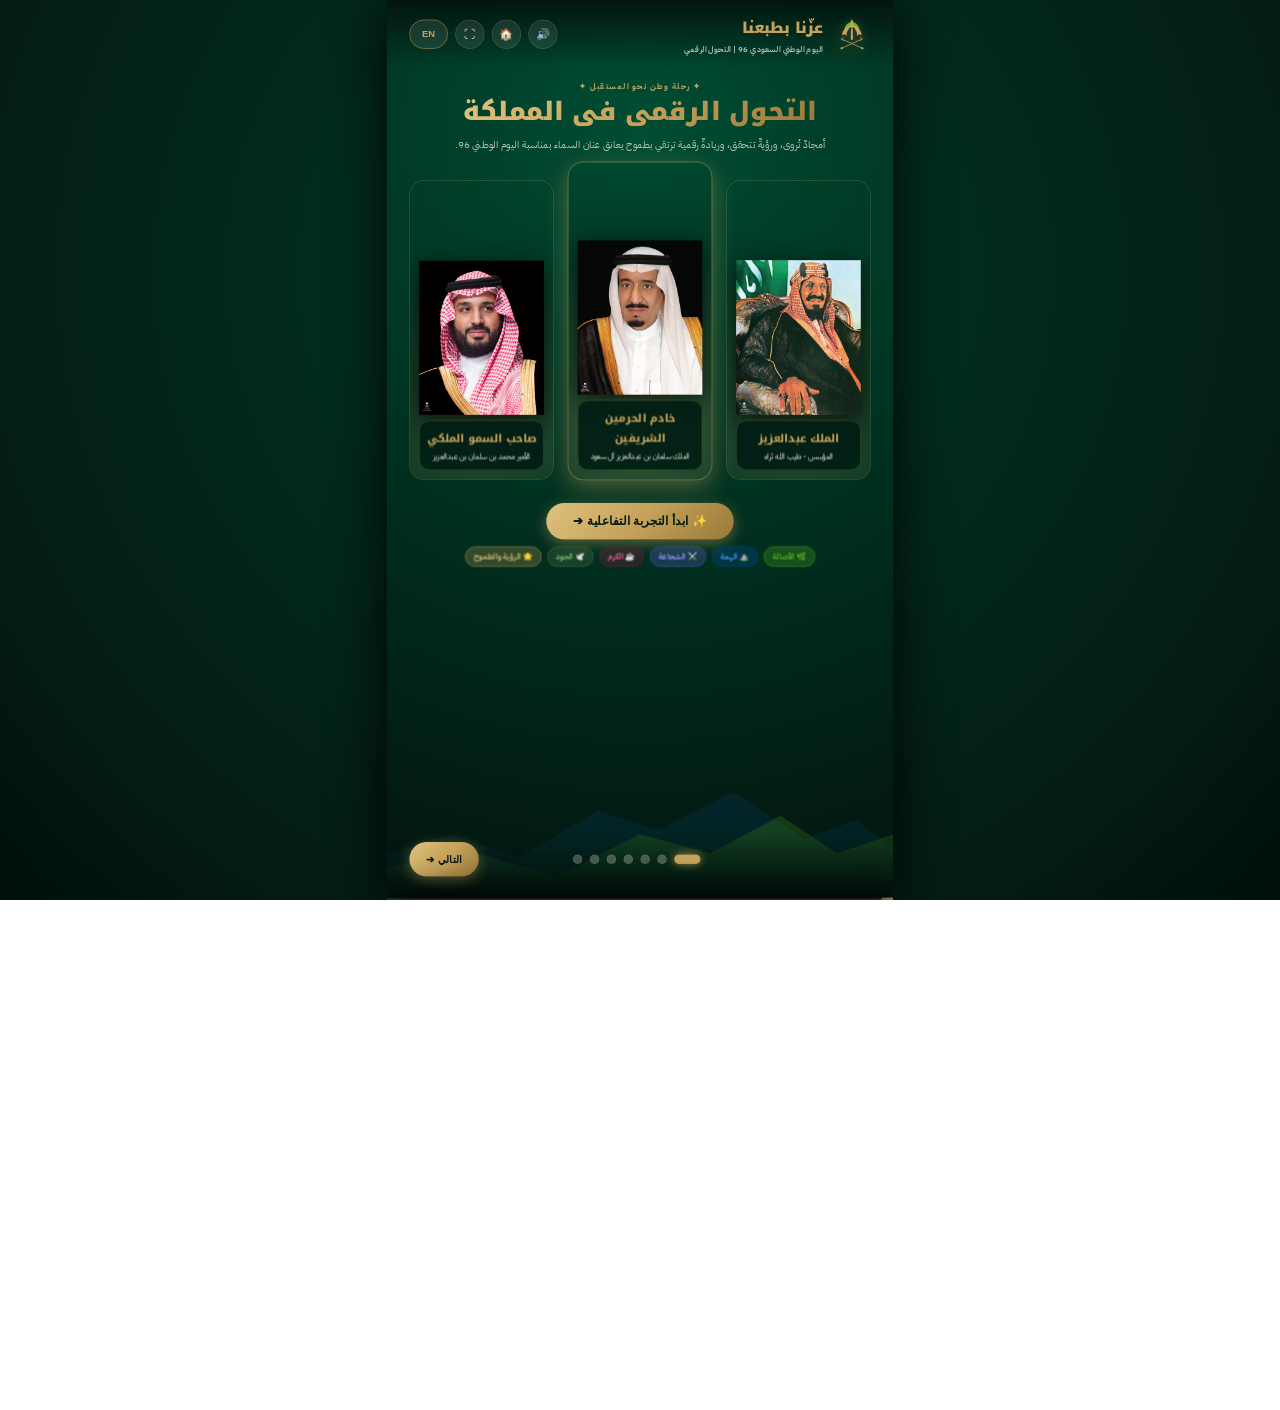
==== index.html @ 35ef8778 "Initialize Saudi Digital Transformation v5 for GitHub Pages" ====
<!DOCTYPE html>
<html lang="ar" dir="rtl">
<head>
  <meta charset="UTF-8">
  <meta name="viewport" content="width=1080, height=1920, initial-scale=1.0, maximum-scale=1.0, user-scalable=no">
  <title>التحول الرقمي في المملكة العربية السعودية | اليوم الوطني 96 - عزّنا بطبعنا</title>
  
  <!-- CSS Stylesheets -->
  <link rel="stylesheet" href="css/identity-theme.css">
  <link rel="stylesheet" href="css/totem-layout.css">
  <link rel="stylesheet" href="css/interactive-effects.css">
</head>
<body>

  <!-- حاوية التوتم العمودية 1080x1920 لشاشة Outdoor TV-550L -->
  <div id="totem-viewport">
    
    <!-- كانفاس الكونفيتي والألعاب النارية -->
    <canvas id="confetti-canvas" style="position: absolute; top: 0; left: 0; width: 100%; height: 100%; pointer-events: none; z-index: 999;"></canvas>

    <!-- شريط الرأس العلوي الفاخر -->
    <header class="kiosk-header">
      <div class="brand-section">
        <img src="assets/patterns/saudi-emblem.svg" alt="شعار المملكة" class="brand-emblem">
        <div class="brand-titles">
          <span class="brand-slogan" data-i18n="brandSlogan">عزّنا بطبعنا</span>
          <span class="brand-sub" data-i18n="brandSub">اليوم الوطني السعودي 96 | التحول الرقمي</span>
        </div>
      </div>
      <div class="kiosk-actions">
        <button id="action-sound-btn" class="action-btn" title="المؤثرات الصوتية">🔊</button>
        <button id="action-home-btn" class="action-btn" title="البداية">🏠</button>
        <button id="action-fullscreen-btn" class="action-btn" title="ملء الشاشة">⛶</button>
        <button id="action-lang-btn" class="action-btn lang-btn" title="Language Toggle">EN</button>
      </div>
    </header>

    <!-- مسرح العرض والمحتوى التفاعلي -->
    <main class="kiosk-stage">

      <!-- ==========================================
           القسم 0: شاشة البداية والترحيب الملكي
           ========================================== -->
      <section id="section-hero" class="kiosk-section active bg-tuwaiq-overlay">
        <div class="section-header" style="margin-top: 5px;">
          <span class="section-tag" data-i18n="heroTag">✦ رحلة وطن نحو المستقبل ✦</span>
          <h1 class="section-title gold-text" data-i18n="heroTitle" style="font-size: 54px; margin-bottom: 8px;">
            التحول الرقمي في المملكة
          </h1>
          <p class="section-desc" data-i18n="heroDesc">
            أمجادٌ تُروى، ورؤيةٌ تتحقق، وريادةٌ رقمية ترتقي بطموح يعانق عنان السماء بمناسبة اليوم الوطني 96.
          </p>
        </div>

        <!-- جدارية قادة الوطن الرسمية المفرغة -->
        <div class="hero-leaders-grid">
          <!-- المؤسس الملك عبدالعزيز -->
          <div class="leader-portrait-card">
            <img src="assets/leaders/King-Abdulaziz.png" alt="الملك عبدالعزيز آل سعود" class="leader-img">
            <div class="leader-meta">
              <div class="leader-title" data-i18n="kingAbdulazizTitle">الملك عبدالعزيز</div>
              <div class="leader-role" data-i18n="kingAbdulazizRole">المؤسس - طيب الله ثراه</div>
            </div>
          </div>

          <!-- خادم الحرمين الشريفين الملك سلمان -->
          <div class="leader-portrait-card featured">
            <img src="assets/leaders/King-Salman.png" alt="خادم الحرمين الشريفين الملك سلمان بن عبدالعزيز" class="leader-img">
            <div class="leader-meta">
              <div class="leader-title" data-i18n="kingSalmanTitle">خادم الحرمين الشريفين</div>
              <div class="leader-role" data-i18n="kingSalmanRole">الملك سلمان بن عبدالعزيز آل سعود</div>
            </div>
          </div>

          <!-- سمو ولي العهد الأمير محمد بن سلمان -->
          <div class="leader-portrait-card">
            <img src="assets/leaders/Crown-Prince-Mohammad-Bin-Salman.png" alt="سمو ولي العهد الأمير محمد بن سلمان" class="leader-img">
            <div class="leader-meta">
              <div class="leader-title" data-i18n="crownPrinceTitle">صاحب السمو الملكي</div>
              <div class="leader-role" data-i18n="crownPrinceRole">الأمير محمد بن سلمان بن عبدالعزيز</div>
            </div>
          </div>
        </div>

        <!-- زر ابدأ التجربة اللمسي -->
        <div style="text-align: center; margin: 25px 0 15px;">
          <button id="hero-start-btn" class="dock-nav-btn primary" data-i18n="heroStartBtn" style="height: 78px; padding: 0 58px; font-size: 26px; border-radius: var(--radius-full);">
            ✨ ابدأ التجربة التفاعلية ➔
          </button>
        </div>

        <!-- شريط طِباع الهوية الستة المعتمدة -->
        <div class="traits-strip" style="display: flex; justify-content: center; gap: 12px; flex-wrap: wrap;">
          <span class="badge-trait" style="background: rgba(90, 186, 28, 0.25); color: #5aba1c; border: 1.5px solid #5aba1c; font-size: 17px;" data-i18n="traitAuthenticity">🌿 الأصالة</span>
          <span class="badge-trait" style="background: rgba(0, 80, 175, 0.25); color: #4da3ff; border: 1.5px solid #0050af; font-size: 17px;" data-i18n="traitDetermination">⛰️ الهمة</span>
          <span class="badge-trait" style="background: rgba(101, 101, 224, 0.25); color: #a2a2ff; border: 1.5px solid #6565e0; font-size: 17px;" data-i18n="traitCourage">⚔️ الشجاعة</span>
          <span class="badge-trait" style="background: rgba(151, 26, 77, 0.25); color: #ff6b9d; border: 1.5px solid #971a4d; font-size: 17px;" data-i18n="traitGenerosity">☕ الكرم</span>
          <span class="badge-trait" style="background: rgba(96, 124, 79, 0.25); color: #8ec371; border: 1.5px solid #607c4f; font-size: 17px;" data-i18n="traitGiving">🕊️ الجود</span>
          <span class="badge-trait" style="background: rgba(198, 162, 90, 0.25); color: #dfc27e; border: 1.5px solid #c6a25a; font-size: 17px;" data-i18n="traitVision">🌟 الرؤية والطموح</span>
        </div>
      </section>

      <!-- ==========================================
           القسم 1: منجزات المملكة والحوكمة الوطنية
           ========================================== -->
      <section id="section-saudi" class="kiosk-section bg-sadu-overlay">
        <div class="section-header">
          <div style="display: flex; justify-content: center; align-items: center; gap: 14px; margin-bottom: 8px;">
            <span class="section-tag" data-i18n="sec1Tag">القسم الأول | منجزات المملكة</span>
            <button class="source-tag-btn open-source-modal-btn" data-source-key="sdaiaAndVision">
              🔍 المصدر الرسمي المعتمد (DGA & SDAIA)
            </button>
          </div>
          <h2 class="section-title gold-text" data-i18n="sec1Title">التحول الرقمي والحوكمة الوطنية</h2>
          <p class="section-desc" data-i18n="sec1Desc">منظومة وطنية رائدة ترتكز على كفاءة الخدمات وسيادة البيانات وحوكمة الإجراءات الحكومية.</p>
        </div>

        <!-- الركائز الثلاث التفاعلية مع شاشات المحاكاة -->
        <div class="pillars-grid">
          <!-- الخدمات الرقمية -->
          <div class="national-card pillar-card" data-showcase="services_pillar">
            <div class="pillar-icon-box">⚡</div>
            <h3 class="pillar-title" data-i18n="pillar1Title">الخدمات الرقمية</h3>
            <p style="font-size: 18px; color: var(--text-cream); line-height: 1.6;" data-i18n="pillar1Desc">
              أتمتة المعاملات الحكومية بنسبة تفوق 97% وتقديم تجربة مستفيد متكاملة عبر منصات أبشر ونفاذ وتوكلنا.
            </p>
            <span style="font-size: 14px; color: var(--snd-gold); margin-top: 14px; font-weight: 700;">👆 المس لعرض المحاكاة والتفاصيل ➔</span>
          </div>

          <!-- البيانات والذكاء الاصطناعي -->
          <div class="national-card pillar-card" style="border-color: var(--trait-authenticity);" data-showcase="ai_pillar">
            <div class="pillar-icon-box" style="border-color: var(--trait-authenticity); color: var(--trait-authenticity);">🧠</div>
            <h3 class="pillar-title" style="color: var(--trait-authenticity);" data-i18n="pillar2Title">البيانات والذكاء الاصطناعي</h3>
            <p style="font-size: 18px; color: var(--text-cream); line-height: 1.6;" data-i18n="pillar2Desc">
              بناء مراكز الحوسبة السيادية وبنك البيانات الوطني تحت إشراف (سدايا) وصناعة النماذج اللغوية الذكية.
            </p>
            <span style="font-size: 14px; color: var(--trait-authenticity); margin-top: 14px; font-weight: 700;">👆 المس لعرض المحاكاة والتفاصيل ➔</span>
          </div>

          <!-- الحوكمة المؤسسية -->
          <div class="national-card pillar-card" style="border-color: var(--trait-courage);" data-showcase="governance_pillar">
            <div class="pillar-icon-box" style="border-color: var(--trait-courage); color: var(--trait-courage);">⚖️</div>
            <h3 class="pillar-title" style="color: #a2a2ff;" data-i18n="pillar3Title">الحوكمة المؤسسية</h3>
            <p style="font-size: 18px; color: var(--text-cream); line-height: 1.6;" data-i18n="pillar3Desc">
              تطبيق أعلى معايير الشفافية وإدارة المخاطر والامتثال لضوابط هيئة الحكومة الرقمية (DGA).
            </p>
            <span style="font-size: 14px; color: #a2a2ff; margin-top: 14px; font-weight: 700;">👆 المس لعرض المحاكاة والتفاصيل ➔</span>
          </div>
        </div>

        <!-- عجلة الحوكمة التفاعلية السداسية -->
        <div class="wheel-section-box">
          <div style="text-align: center; margin-bottom: 12px;">
            <span class="badge-trait" style="background: rgba(198, 162, 90, 0.2); color: var(--snd-gold); border: 1.5px solid var(--snd-gold); font-size: 17px;" data-i18n="wheelPrompt">
              👆 المس محاور عجلة الحوكمة لاستعراض الضوابط والمؤشرات الوطنية
            </span>
          </div>

          <div class="wheel-container">
            <svg id="governance-wheel-svg" viewBox="0 0 520 520" class="wheel-svg"></svg>
            <div class="wheel-center-hub">
              <span class="wheel-center-title">عجلة الحوكمة</span>
              <span class="wheel-center-sub">Governance Wheel</span>
              <span style="font-size: 26px; margin-top: 4px;">🇸🇦</span>
            </div>
          </div>

          <div id="governance-details-panel" class="wheel-details-panel">
            <!-- يتم التحديث تلقائياً عبر governance-wheel.js -->
          </div>
        </div>
      </section>

      <!-- ==========================================
           القسم 2: خارطة الاستكشاف التفاعلية الحقيقية ومحاور رؤية 2030
           ========================================== -->
      <section id="section-map" class="kiosk-section bg-tuwaiq-overlay">
        <div class="section-header">
          <div style="display: flex; justify-content: center; align-items: center; gap: 14px; margin-bottom: 8px;">
            <span class="section-tag" data-i18n="sec2Tag">القسم الثاني | خارطة الاستكشاف</span>
            <button class="source-tag-btn open-source-modal-btn" data-source-key="sdaiaAndVision">
              🔍 المصدر الرسمي المعتمد (Vision 2030)
            </button>
          </div>
          <h2 class="section-title gold-text" data-i18n="sec2Title">خارطة التحول الرقمي ومحاور الرؤية 2030</h2>
          <p class="section-desc" data-i18n="sec2Desc">استكشف جغرافية التحول الرقمي الحقيقية في المملكة وارتباط المشاريع الكبرى بمحاور رؤية السعودية 2030 الثلاثة.</p>
        </div>

        <div class="map-section-wrapper">
          <!-- فلاتر محاور الرؤية الثلاثة المكبرة -->
          <div class="map-filters-row">
            <button class="map-pillar-filter active" data-pillar="all">
              🌐 جميع المحاور والمناطق
            </button>
            <button class="map-pillar-filter" data-pillar="vibrant">
              💚 <span data-i18n="pillarSociety">مجتمع حيوي</span>
            </button>
            <button class="map-pillar-filter" data-pillar="thriving">
              ⚡ <span data-i18n="pillarEconomy">اقتصاد مزدهر</span>
            </button>
            <button class="map-pillar-filter" data-pillar="ambitious">
              🏛️ <span data-i18n="pillarNation">وطن طموح</span>
            </button>
          </div>

          <!-- خريطة المملكة الحقيقية المعتمدة -->
          <div id="saudi-map-container" class="saudi-map-container">
            <!-- يتم تشغيل الخريطة الحقيقية الدقيقة مع النقاط التفاعلية عبر map-explorer.js -->
          </div>

          <!-- بطاقة تفاصيل ومحاكاة المنطقة المختارة -->
          <div id="map-region-info-box" class="map-info-box">
            <!-- يتم التحديث بواسطة map-explorer.js -->
          </div>
        </div>
      </section>

      <!-- ==========================================
           القسم 3: جامعة أم القرى - وثائق الإنجازات الرسمية 2025
           ========================================== -->
      <section id="section-uqu" class="kiosk-section bg-tuwaiq-overlay">
        <div class="section-header">
          <div style="display: flex; justify-content: center; align-items: center; gap: 14px; margin-bottom: 8px;">
            <span class="section-tag" data-i18n="sec3Tag">القسم الثالث | وثائق الإنجازات الرسمية 2025</span>
            <button class="source-tag-btn open-source-modal-btn" data-source-key="uquReports">
              🔍 المصدر الرسمي المعتمد (تقريري 2025 الرسميين)
            </button>
          </div>
          <h2 class="section-title gold-text" data-i18n="sec3Title">جامعة أم القرى: رحلة التحول الرقمي</h2>
          <p class="section-desc" data-i18n="sec3Desc">مؤشرات أداء استثنائية ونقلة نوعية في كفاءة التعليم والخدمات الذكية من التقريرين الرسميين المعتمدين 2025.</p>
        </div>

        <!-- بطاقة مؤشر قياس التحول الرقمي لآخر 3 سنوات -->
        <div class="dga-chart-card" data-showcase="uqu_dga" style="cursor: pointer;">
          <div class="dga-chart-header">
            <div>
              <h3 style="font-family: var(--font-display); font-size: 24px; color: var(--snd-gold);" data-i18n="dgaChartTitle">
                📈 مؤشر قياس التحول الرقمي (DGA) لآخر 3 سنوات
              </h3>
              <p style="font-size: 16px; color: var(--text-muted); margin-top: 4px;" data-i18n="dgaChartSub">
                مقارنة نتائج قياس التحول الرقمي لجامعة أم القرى (تقرير 2025 - ص 245)
              </p>
            </div>
            <span style="font-size: 15px; color: var(--snd-gold); font-weight: 700;">👆 المس لعرض المحاكاة والتقرير المباشر ➔</span>
          </div>

          <div class="dga-bars-container">
            <div class="dga-bar-item">
              <div class="dga-bar-val">75.08%</div>
              <div class="dga-bar-fill" style="height: 145px;"></div>
              <div class="dga-bar-year">قياس 2023</div>
              <span class="dga-bar-change change-up">+4.39% زيادة</span>
            </div>

            <div class="dga-bar-item">
              <div class="dga-bar-val">68.60%</div>
              <div class="dga-bar-fill" style="height: 125px; background: linear-gradient(180deg, #c6a25a 0%, #004b2b 100%);"></div>
              <div class="dga-bar-year">قياس 2024</div>
              <span class="dga-bar-change change-down">-6.48% معايير جديدة</span>
            </div>

            <div class="dga-bar-item highlight">
              <div class="dga-bar-val" style="color: #dfc27e; font-size: 26px;">70.17%</div>
              <div class="dga-bar-fill" style="height: 168px;"></div>
              <div class="dga-bar-year" style="color: #dfc27e;">قياس 2025</div>
              <span class="dga-bar-change change-up">+1.57% زيادة مستمرة</span>
            </div>
          </div>
        </div>

        <!-- شبكة الإحصائيات والأرقام المعتمدة 2025 التفاعلية -->
        <div class="uqu-metrics-grid">
          <div class="metric-stat-card" data-showcase="uqu_visits">
            <div class="metric-number">60M+</div>
            <div class="metric-label">زيارات المنصات الرقمية</div>
            <div class="metric-sub">تقرير الإنجازات ص 20</div>
          </div>

          <div class="metric-stat-card" data-showcase="services_pillar">
            <div class="metric-number">12M+</div>
            <div class="metric-label">العمليات المنفذة</div>
            <div class="metric-sub">سرعة وموثوقية عالية</div>
          </div>

          <div class="metric-stat-card" data-showcase="governance_pillar">
            <div class="metric-number">95%</div>
            <div class="metric-label">أتمتة الخدمات</div>
            <div class="metric-sub">معاملات بلا أوراق</div>
          </div>

          <div class="metric-stat-card" data-showcase="uqu_visits">
            <div class="metric-number">6M</div>
            <div class="metric-label">ساعة استخدام بلاك بورد</div>
            <div class="metric-sub">تعلم إلكتروني متكامل</div>
          </div>

          <div class="metric-stat-card" data-showcase="services_pillar">
            <div class="metric-number">850K</div>
            <div class="metric-label">الطلبات الإلكترونية</div>
            <div class="metric-sub">إنجاز ذاتي فوري</div>
          </div>

          <div class="metric-stat-card" data-showcase="ai_pillar">
            <div class="metric-number">105</div>
            <div class="metric-label">المعامل المحدثة</div>
            <div class="metric-sub">أحدث التجهيزات التقنية</div>
          </div>

          <div class="metric-stat-card" data-showcase="uqu_visits">
            <div class="metric-number">+100</div>
            <div class="metric-label">خدمة و16 منصة</div>
            <div class="metric-sub">بيئة موحدة متكاملة</div>
          </div>

          <div class="metric-stat-card" data-showcase="services_pillar">
            <div class="metric-number">5,500</div>
            <div class="metric-label">تيرابايت بيانات منقولة</div>
            <div class="metric-sub">بنية تحتية عملاقة</div>
          </div>
        </div>

        <!-- تبويبات المسارات والذكاء الاصطناعي والمشاريع -->
        <div class="tabs-control-row">
          <button class="tab-btn uqu-tab-btn active" data-target="tab-student" data-i18n="tabStudent">🎓 رحلة الطالب الرقمية</button>
          <button class="tab-btn uqu-tab-btn" data-target="tab-faculty" data-i18n="tabFaculty">👨‍🏫 رحلة عضو التدريس</button>
          <button class="tab-btn uqu-tab-btn" data-target="tab-ai" data-i18n="tabAi">🤖 مبادرات الذكاء الاصطناعي (8)</button>
          <button class="tab-btn uqu-tab-btn" data-target="tab-national" data-i18n="tabNational">🏆 المنجزات الوطنية الكبرى</button>
        </div>

        <!-- محتوى التبويب 1: رحلة الطالب -->
        <div id="tab-student" class="uqu-tab-content">
          <div class="interactive-journey-flow">
            <div class="journey-step-card" data-showcase="services_pillar">
              <div class="step-num-circle">1</div>
              <div class="step-info">
                <h5>القبول والتسجيل الذكي الفوري</h5>
                <p>فرز آلي ومفاضلة ذكية بالربط مع نظام "نور" وهيئة "قياس" دون أي مراجعة حضورية.</p>
              </div>
            </div>
            <div class="journey-step-card" data-showcase="services_pillar">
              <div class="step-num-circle">2</div>
              <div class="step-info">
                <h5>الهوية الرقمية والبطاقة الجامعية</h5>
                <p>إصدار فوري للبطاقة عبر محفظة الهاتف الذكي والعبور الميسر عبر البوابات الذكية والمرافق.</p>
              </div>
            </div>
            <div class="journey-step-card" data-showcase="uqu_visits">
              <div class="step-num-circle">3</div>
              <div class="step-info">
                <h5>البيئة الأكاديمية والتعلم المدمج (بلاك بورد)</h5>
                <p>أكثر من 6 ملايين ساعة استخدام سنوية، ومعامل افتراضية تفاعلية، والمشرف الأكاديمي الذكي.</p>
              </div>
            </div>
            <div class="journey-step-card" data-showcase="services_pillar">
              <div class="step-num-circle">4</div>
              <div class="step-info">
                <h5>الخدمات الذاتية الشاملة (بوابتي وعيادتي)</h5>
                <p>إنجاز أكثر من 850 ألف طلب إلكتروني ذاتي، وحجز العيادات الطبية، والمكتبة الرقمية الذكية.</p>
              </div>
            </div>
            <div class="journey-step-card" data-showcase="uqu_dga">
              <div class="step-num-circle">5</div>
              <div class="step-info">
                <h5>التخرج الرقمي والبرامج القصيرة (MicroX)</h5>
                <p>إصدار وثائق التخرج المشفرة فورياً، وتأهيل لسوق العمل عبر 13 برنامجاً جامعياً قصيراً معتمداً.</p>
              </div>
            </div>
          </div>
        </div>

        <!-- محتوى التبويب 2: رحلة عضو التدريس -->
        <div id="tab-faculty" class="uqu-tab-content" style="display: none;">
          <div class="interactive-journey-flow">
            <div class="journey-step-card" data-showcase="services_pillar">
              <div class="step-num-circle">1</div>
              <div class="step-info">
                <h5>المباشرة والملف الأكاديمي الموحد</h5>
                <p>أتمتة شاملة لإجراءات الموارد البشرية وإدارة النصاب التدريسي بالجدولة الآلية الذكية.</p>
              </div>
            </div>
            <div class="journey-step-card" data-showcase="ai_pillar">
              <div class="step-num-circle">2</div>
              <div class="step-info">
                <h5>التدريس الذكي وأداة "مطور المحتوى"</h5>
                <p>توليد وإثراء المواد التعليمية وبنوك الأسئلة المعيارية بتقنيات الذكاء الاصطناعي التوليدي.</p>
              </div>
            </div>
            <div class="journey-step-card" data-showcase="uqu_visits">
              <div class="step-num-circle">3</div>
              <div class="step-info">
                <h5>منظومة البحث والتمويل المؤسسي</h5>
                <p>إدارة المنح البحثية إلكترونياً، والنشر في أوعية المجلات العالمية المصنفة والمكتبة الرقمية.</p>
              </div>
            </div>
            <div class="journey-step-card" data-showcase="uqu_dga">
              <div class="step-num-circle">4</div>
              <div class="step-info">
                <h5>العطاء المعرفي في المنصة الوطنية OERX</h5>
                <p>تصدر جامعة أم القرى للمملكة بتقديم 2,091 مورداً تعليمياً مفتوحاً متفوقة على 135 جهة.</p>
              </div>
            </div>
          </div>
        </div>

        <!-- محتوى التبويب 3: مبادرات الذكاء الاصطناعي الـ 8 -->
        <div id="tab-ai" class="uqu-tab-content" style="display: none;">
          <div class="ai-initiatives-grid">
            <div class="ai-card" data-showcase="ai_pillar">
              <div class="ai-icon-circle">🤖</div>
              <div>
                <h5 style="font-family: var(--font-display); font-size: 20px; color: var(--snd-gold); margin-bottom: 4px;">مطور المحتوى الذكي</h5>
                <p style="font-size: 15px; color: var(--text-muted);">إثراء المقررات والمواد بالذكاء الاصطناعي التوليدي.</p>
              </div>
            </div>

            <div class="ai-card" data-showcase="ai_pillar">
              <div class="ai-icon-circle">📅</div>
              <div>
                <h5 style="font-family: var(--font-display); font-size: 20px; color: var(--snd-gold); margin-bottom: 4px;">الجدولة الآلية الذكية</h5>
                <p style="font-size: 15px; color: var(--text-muted);">خوارزميات لتوزيع الشعب والقاعات ومنع التعارضات.</p>
              </div>
            </div>

            <div class="ai-card" data-showcase="services_pillar">
              <div class="ai-icon-circle">💬</div>
              <div>
                <h5 style="font-family: var(--font-display); font-size: 20px; color: var(--snd-gold); margin-bottom: 4px;">الدعم الفني الذكي</h5>
                <p style="font-size: 15px; color: var(--text-muted);">مساعد آلي يقدم الحلول الفورية للاستفسارات 24/7.</p>
              </div>
            </div>

            <div class="ai-card" data-showcase="ai_pillar">
              <div class="ai-icon-circle">📊</div>
              <div>
                <h5 style="font-family: var(--font-display); font-size: 20px; color: var(--snd-gold); margin-bottom: 4px;">مساعد البيانات</h5>
                <p style="font-size: 15px; color: var(--text-muted);">استخلاص الرؤى القيادية والتقارير الفورية من البيانات.</p>
              </div>
            </div>

            <div class="ai-card" data-showcase="ai_pillar">
              <div class="ai-icon-circle">📈</div>
              <div>
                <h5 style="font-family: var(--font-display); font-size: 20px; color: var(--snd-gold); margin-bottom: 4px;">التنبؤ الذكي بأداء الطلاب</h5>
                <p style="font-size: 15px; color: var(--text-muted);">رصد مبكر لحالات التعثر الأكاديمي وتقديم الدعم.</p>
              </div>
            </div>

            <div class="ai-card" data-showcase="ai_pillar">
              <div class="ai-icon-circle">💻</div>
              <div>
                <h5 style="font-family: var(--font-display); font-size: 20px; color: var(--snd-gold); margin-bottom: 4px;">AI للمطورين</h5>
                <p style="font-size: 15px; color: var(--text-muted);">أدوات ذكية تدعم مهندسي البرمجيات في بناء الأنظمة.</p>
              </div>
            </div>

            <div class="ai-card" data-showcase="services_pillar">
              <div class="ai-icon-circle">👤</div>
              <div>
                <h5 style="font-family: var(--font-display); font-size: 20px; color: var(--snd-gold); margin-bottom: 4px;">المساعد الشخصي للمنسوبين</h5>
                <p style="font-size: 15px; color: var(--text-muted);">إدارة المهام والمواعيد والطلبات الإدارية لكل موظف.</p>
              </div>
            </div>

            <div class="ai-card" data-showcase="ai_pillar">
              <div class="ai-icon-circle">🎓</div>
              <div>
                <h5 style="font-family: var(--font-display); font-size: 20px; color: var(--snd-gold); margin-bottom: 4px;">المشرف الأكاديمي الذكي</h5>
                <p style="font-size: 15px; color: var(--text-muted);">إرشاد آلي وتوجيه لاختيار المسارات والخطط الدراسية.</p>
              </div>
            </div>
          </div>
        </div>

        <!-- محتوى التبويب 4: المنجزات الوطنية والمشاريع -->
        <div id="tab-national" class="uqu-tab-content" style="display: none;">
          <div style="display: grid; grid-template-columns: repeat(3, 1fr); gap: 16px; margin-bottom: 20px;">
            <div class="national-card" style="padding: 20px; text-align: center; border-color: var(--snd-gold); cursor: pointer;" data-showcase="uqu_dga">
              <div style="font-size: 34px; margin-bottom: 6px;">🥈</div>
              <h5 style="font-family: var(--font-display); font-size: 19px; color: var(--snd-gold);">المركز الثاني بالمملكة</h5>
              <p style="font-size: 14px; color: var(--text-muted); margin-top: 4px;">في البرامج الجامعية القصيرة (MicroX) بـ 13 برنامجاً معتمداً.</p>
            </div>

            <div class="national-card" style="padding: 20px; text-align: center; border-color: var(--trait-authenticity); cursor: pointer;" data-showcase="uqu_visits">
              <div style="font-size: 34px; margin-bottom: 6px;">🥇</div>
              <h5 style="font-family: var(--font-display); font-size: 19px; color: var(--trait-authenticity);">المرتبة الأولى في OERX</h5>
              <p style="font-size: 14px; color: var(--text-muted); margin-top: 4px;">بـ 2,091 مورداً تعليمياً مفتوحاً متفوقة على أكثر من 135 جهة.</p>
            </div>

            <div class="national-card" style="padding: 20px; text-align: center; border-color: #6565e0; cursor: pointer;" data-showcase="uqu_dga">
              <div style="font-size: 34px; margin-bottom: 6px;">🚀</div>
              <h5 style="font-family: var(--font-display); font-size: 19px; color: #a2a2ff;">المستوى المتقدم</h5>
              <p style="font-size: 14px; color: var(--text-muted); margin-top: 4px;">في المؤشر الوطني للتعليم الإلكتروني متقدمة بمرحلتين عن 2023.</p>
            </div>
          </div>

          <div class="national-card" style="padding: 24px 28px;">
            <div style="display: flex; justify-content: space-between; align-items: center; margin-bottom: 14px;">
              <h4 style="font-family: var(--font-display); font-size: 21px; color: var(--snd-gold);">
                📦 محفظة مشاريع وعقود التحول الرقمي المعتمدة (DGA)
              </h4>
              <span class="badge-trait" style="background: rgba(198, 162, 90, 0.2); color: var(--snd-gold); border: 1px solid var(--snd-gold);">
                63 مشروعاً تقنياً
              </span>
            </div>
            <div style="display: grid; grid-template-columns: 1fr 1fr; gap: 18px;">
              <div style="background: rgba(0, 58, 39, 0.4); padding: 16px; border-radius: var(--radius-md); border: 1px solid rgba(198, 162, 90, 0.2);">
                <strong style="color: #5aba1c; font-size: 18px;">✓ 42 مشروعاً مكتملاً:</strong>
                <p style="font-size: 15px; color: var(--text-cream); margin-top: 8px; line-height: 1.55;">
                  125 أعمال تشغيل • 9 بنية تحتية وأدوات • 8 منصات رئيسية • 6 أمن سيبراني • 2 خدمات سحابية.
                </p>
              </div>
              <div style="background: rgba(0, 58, 39, 0.4); padding: 16px; border-radius: var(--radius-md); border: 1px solid rgba(198, 162, 90, 0.2);">
                <strong style="color: #dfc27e; font-size: 18px;">⏳ 21 مشروعاً تحت التنفيذ:</strong>
                <p style="font-size: 15px; color: var(--text-cream); margin-top: 8px; line-height: 1.55;">
                  4 بنية تحتية • 4 منصات وأنظمة • 4 أمن سيبراني • 4 تشغيل • 4 صيانة ودعم • 2 خدمات سحابية.
                </p>
              </div>
            </div>
          </div>
        </div>
      </section>

      <!-- ==========================================
           القسم 4: قطاع الصحة الرقمية - وزارة الصحة
           ========================================== -->
      <section id="section-health" class="kiosk-section bg-sadu-overlay">
        <div class="section-header">
          <div style="display: flex; justify-content: center; align-items: center; gap: 14px; margin-bottom: 8px;">
            <span class="section-tag" data-i18n="sec4Tag">القسم الرابع | قطاع الصحة الرقمية</span>
            <button class="source-tag-btn open-source-modal-btn" data-source-key="moh">
              🔍 المصدر الرسمي المعتمد (MOH & Seha)
            </button>
          </div>
          <h2 class="section-title gold-text" data-i18n="sec4Title">وزارة الصحة: رعاية ذكية بلا حدود</h2>
          <p class="section-desc" data-i18n="sec4Desc">منظومة صحية رقمية موحدة تقود العالم في التطبيب الاتصالي والمستشفيات الافتراضية والملف الطبي الموحد.</p>
        </div>

        <!-- شبكة التطبيقات الصحية الوطنية الستة التفاعلية -->
        <div class="health-apps-grid">
          <div class="national-card health-app-card" data-showcase="sehhaty_app">
            <div style="font-size: 44px; margin-bottom: 8px;">💚</div>
            <h4 style="font-family: var(--font-display); font-size: 23px; color: #5aba1c;">تطبيق صحتي</h4>
            <p style="font-size: 15px; color: var(--text-muted); margin-top: 6px;">الملف الصحي، حجز المواعيد، الفحوصات الدورية، وتتبع المؤشرات الحيوية.</p>
            <span class="health-app-badge">+30 مليون مستفيد موثق</span>
          </div>

          <div class="national-card health-app-card" data-showcase="seha_virtual">
            <div style="font-size: 44px; margin-bottom: 8px;">🏥</div>
            <h4 style="font-family: var(--font-display); font-size: 23px; color: var(--snd-gold);">مستشفى صحة الافتراضي</h4>
            <p style="font-size: 15px; color: var(--text-muted); margin-top: 6px;">الأكبر عالمياً، يربط 150+ مستشفى لتقديم استشارات دقيقة بالذكاء الاصطناعي.</p>
            <span class="health-app-badge">المركز الأول عالمياً</span>
          </div>

          <div class="national-card health-app-card" data-showcase="sehhaty_app">
            <div style="font-size: 44px; margin-bottom: 8px;">💊</div>
            <h4 style="font-family: var(--font-display); font-size: 23px; color: #4da3ff;">منصة وصفتي</h4>
            <p style="font-size: 15px; color: var(--text-muted); margin-top: 6px;">صرف الوصفات الطبية مجاناً وفورياً من أكثر من 5,000 صيدلية تجارية في المملكة.</p>
            <span class="health-app-badge">+100 مليون وصفة</span>
          </div>

          <div class="national-card health-app-card" data-showcase="governance_pillar">
            <div style="font-size: 44px; margin-bottom: 8px;">📂</div>
            <h4 style="font-family: var(--font-display); font-size: 23px; color: #a2a2ff;">منصة نفيس (NPHIES)</h4>
            <p style="font-size: 15px; color: var(--text-muted); margin-top: 6px;">المنصة الوطنية الموحدة لتبادل البيانات الصحية بين القطاعين الحكومي والخاص.</p>
            <span class="health-app-badge">سجل وطني موحد</span>
          </div>

          <div class="national-card health-app-card" data-showcase="sehhaty_app">
            <div style="font-size: 44px; margin-bottom: 8px;">📅</div>
            <h4 style="font-family: var(--font-display); font-size: 23px; color: #ff6b9d;">تطبيق موعد</h4>
            <p style="font-size: 15px; color: var(--text-muted); margin-top: 6px;">جدولة وحجز المواعيد في مراكز الرعاية الصحية الأولية بكل يسر وسهولة.</p>
            <span class="health-app-badge">+80M موعد مجدول</span>
          </div>

          <div class="national-card health-app-card" data-showcase="services_pillar">
            <div style="font-size: 44px; margin-bottom: 8px;">🚑</div>
            <h4 style="font-family: var(--font-display); font-size: 23px; color: #dfc27e;">النقل الإسعافي الذكي</h4>
            <p style="font-size: 15px; color: var(--text-muted); margin-top: 6px;">نظام تتبع جغرافي آلي لحالات الطوارئ مع التوجيه اللحظي للمستشفى الأقرب.</p>
            <span class="health-app-badge">استجابة سريعة فائقة</span>
          </div>
        </div>

        <!-- مسار رحلة المريض الرقمية -->
        <div class="national-card" style="padding: 26px 30px;">
          <h3 style="font-family: var(--font-display); font-size: 24px; color: var(--snd-gold); margin-bottom: 16px; text-align: center;" data-i18n="patientJourneyTitle">
            🩺 مسار رحلة المريض الرقمية المتكاملة
          </h3>
          <div class="interactive-journey-flow">
            <div class="journey-step-card" data-showcase="sehhaty_app">
              <div class="step-num-circle" style="background: rgba(90, 186, 28, 0.3); border: 2px solid #5aba1c; color: #5aba1c;">1</div>
              <div class="step-info">
                <h5 style="color: #5aba1c;">حجز الموعد والاستشارة الفورية عن بعد</h5>
                <p>عبر تطبيقي "صحتي" و"موعد" لتحديد العيادة أو طلب استشارة مرئية مباشرة مع طبيب الأسرة.</p>
              </div>
            </div>

            <div class="journey-step-card" data-showcase="seha_virtual">
              <div class="step-num-circle" style="background: rgba(198, 162, 90, 0.3); border: 2px solid var(--snd-gold); color: var(--snd-gold);">2</div>
              <div class="step-info">
                <h5 style="color: var(--snd-gold);">التطبيب الاتصالي عبر مستشفى صحة الافتراضي</h5>
                <p>تشخيص متقدم للحالات المعقدة وربط الأطباء الاستشاريين في كافة المناطق بدون تكبد عناء السفر.</p>
              </div>
            </div>

            <div class="journey-step-card" data-showcase="sehhaty_app">
              <div class="step-num-circle" style="background: rgba(0, 80, 175, 0.3); border: 2px solid #0050af; color: #4da3ff;">3</div>
              <div class="step-info">
                <h5 style="color: #4da3ff;">صرف الوصفة الإلكترونية الفورية (وصفتي)</h5>
                <p>إرسال رسالة برمز الصرف واستلام العلاج مجاناً وفورياً من أقرب صيدلية مجتمعية معتمدة.</p>
              </div>
            </div>

            <div class="journey-step-card" data-showcase="governance_pillar">
              <div class="step-num-circle" style="background: rgba(101, 101, 224, 0.3); border: 2px solid #6565e0; color: #a2a2ff;">4</div>
              <div class="step-info">
                <h5 style="color: #a2a2ff;">الملف الصحي الموحد وتاريخ العلاج (نفيس)</h5>
                <p>حفظ التاريخ المرضي والأشعة والتحاليل سحابياً لضمان سلامة المريض ومنع تكرار الإجراءات.</p>
              </div>
            </div>
          </div>
        </div>
      </section>

      <!-- ==========================================
           القسم 5: الاختبار الوطني التفاعلي
           ========================================== -->
      <section id="section-quiz" class="kiosk-section bg-sadu-overlay">
        <div class="section-header">
          <span class="section-tag" data-i18n="sec5Tag">القسم الخامس | تحدي المعرفة</span>
          <h2 class="section-title gold-text" data-i18n="sec5Title">الاختبار الوطني: تحدي التحول الرقمي</h2>
          <p class="section-desc" data-i18n="sec5Desc">اختبر حصيلتك المعرفية في منجزات التحول الرقمي في المملكة وجامعة أم القرى لليوم الوطني 96.</p>
        </div>

        <div id="quiz-dynamic-box">
          <!-- يتم تشغيل وتحديث الأسئلة والخيارات والنتائج بواسطة quiz-and-certificate.js -->
        </div>
      </section>

      <!-- ==========================================
           القسم 6: النتيجة والشهادة الرسمية المعتمدة
           ========================================== -->
      <section id="section-cert" class="kiosk-section bg-tuwaiq-overlay">
        <div class="section-header">
          <span class="section-tag" data-i18n="sec6Tag">القسم السادس | التكريم والشهادة</span>
          <h2 class="section-title gold-text" data-i18n="sec6Title">شهادة المشاركة الوطنية المعتمدة</h2>
          <p class="section-desc" data-i18n="sec6Desc">سجّل بياناتك الكريمة لإصدار شهادة اجتياز تحدي التحول الرقمي وتوثيقها وتحميلها وإرسالها لبريدك.</p>
        </div>

        <!-- نموذج تسجيل بيانات المتسابق اللمسي -->
        <div class="contestant-form-card">
          <div class="form-row">
            <div class="form-group">
              <label class="form-label" data-i18n="formName">الاسم الكامل:</label>
              <input type="text" id="contestant-name" class="kiosk-touch-input" placeholder="اكتب اسمك الكريم هنا..." value="سفير التحول الرقمي" maxlength="40">
            </div>

            <div class="form-group">
              <label class="form-label" data-i18n="formEmail">البريد الإلكتروني:</label>
              <input type="email" id="contestant-email" class="kiosk-touch-input" placeholder="name@domain.com" value="guest@saudi.gov.sa" maxlength="50">
            </div>

            <div class="form-group">
              <label class="form-label" data-i18n="formRole">الصفة / الدور:</label>
              <select id="contestant-role" class="kiosk-touch-select">
                <option value="طالب / طالبة">طالب / طالبة (Student)</option>
                <option value="عضو هيئة تدريس">عضو هيئة تدريس (Faculty Member)</option>
                <option value="موظف / موظفة">موظف / موظفة (University Staff)</option>
                <option value="زائر كريم" selected>زائر كريم (Valued Visitor)</option>
              </select>
            </div>
          </div>

          <div style="text-align: center;">
            <button id="update-cert-btn" class="dock-nav-btn primary" style="padding: 0 44px; height: 64px; font-size: 22px;" data-i18n="generateCertBtn">
              🎓 إصدار وتوثيق الشهادة
            </button>
          </div>
        </div>

        <!-- معاينة الشهادة المولدة على الكانفاس -->
        <div class="certificate-preview-box">
          <canvas id="certificate-canvas"></canvas>
        </div>

        <!-- أزرار الإجراءات للشهادة -->
        <div style="display: flex; justify-content: center; gap: 18px; margin: 15px 0 25px; flex-wrap: wrap;">
          <button id="download-cert-btn" class="dock-nav-btn primary" data-i18n="downloadCertBtn">
            📥 تحميل الشهادة (PNG)
          </button>
          <button id="print-cert-btn" class="dock-nav-btn" data-i18n="printCertBtn">
            🖨️ طباعة الشهادة
          </button>
          <button id="email-cert-btn" class="dock-nav-btn" style="border-color: #5aba1c; color: #5aba1c;" data-i18n="emailCertBtn">
            📧 إرسال إلى البريد الإلكتروني
          </button>
          <button onclick="window.app.goToSection(0)" class="dock-nav-btn" data-i18n="dockRestart">
            🔄 البداية
          </button>
        </div>
      </section>

    </main>

    <!-- شريط التنقل السفلي اللمسي (Dock) -->
    <footer class="kiosk-dock">
      <button id="dock-prev-btn" class="dock-nav-btn" style="visibility: hidden;" data-i18n="dockPrev">
        ➔ السابق
      </button>

      <!-- نقاط التنقل للأقسام السبعة -->
      <div class="dock-dots">
        <div class="dock-dot active" title="شاشة البداية والترحيب"></div>
        <div class="dock-dot" title="منجزات المملكة والحوكمة"></div>
        <div class="dock-dot" title="خريطة المملكة ومحاور الرؤية"></div>
        <div class="dock-dot" title="جامعة أم القرى"></div>
        <div class="dock-dot" title="وزارة الصحة"></div>
        <div class="dock-dot" title="الاختبار الوطني"></div>
        <div class="dock-dot" title="الشهادة الرسمية المعتمدة"></div>
      </div>

      <button id="dock-next-btn" class="dock-nav-btn primary" data-i18n="dockNext">
        التالي ➔
      </button>

      <!-- مؤشر الخمول وإعادة الضبط التلقائي -->
      <div class="inactivity-bar">
        <div id="inactivity-fill" class="inactivity-fill"></div>
      </div>
    </footer>

    <!-- نافذة المودال للتفاصيل التفاعلية والمصادر -->
    <div id="kiosk-modal" class="kiosk-modal-overlay">
      <div class="kiosk-modal-box">
        <button id="modal-close-btn" class="modal-close-btn">✕</button>
        <h3 id="modal-title" style="font-family: var(--font-display); font-size: 28px; color: var(--snd-gold); margin-bottom: 18px;"></h3>
        <div id="modal-body" style="font-size: 19px; color: var(--text-cream); line-height: 1.7;"></div>
      </div>
    </div>

  </div>

  <!-- JavaScript Modules & Logic -->
  <script src="js/i18n.js"></script>
  <script src="js/sources-data.js"></script>
  <script src="js/uqu-data.js"></script>
  <script src="js/sound-effects.js"></script>
  <script src="js/governance-wheel.js"></script>
  <script src="js/journeys.js"></script>
  <script src="js/map-explorer.js"></script>
  <script src="js/virtual-keyboard.js"></script>
  <script src="js/modal-cinematic.js"></script>
  <script src="js/quiz-and-certificate.js"></script>
  <script src="js/app.js"></script>
</body>
</html>
---- css/identity-theme.css ----
/* =====================================================================
   هوية اليوم الوطني السعودي 96 | عزّنا بطبعنا (v2)
   الملف المرجعي للمتغيرات اللونية والأنماط المعمارية والتراثية
   ===================================================================== */

@import url('https://fonts.googleapis.com/css2?family=IBM+Plex+Sans+Arabic:wght@300;400;500;600;700;800&family=Noto+Kufi+Arabic:wght@400;600;700;800;900&display=swap');

:root {
  /* درجات الأخضر الوطني الأساسي - SND Guideline P16 */
  --snd-green-deep: #003a27;
  --snd-green-primary: #006e3d;
  --snd-green-vibrant: #008a4a;
  --snd-green-darkest: #041b12;

  /* لوحة ألوان الطِباع الوطنية الستة - SND Guideline P25 */
  --trait-authenticity: #5aba1c;   /* الأصالة - الأخضر المبهج */
  --trait-determination: #0050af;  /* الهمة - الأزرق الراسخ */
  --trait-courage: #6565e0;        /* الشجاعة - الأزرق البنفسجي */
  --trait-generosity: #971a4d;     /* الكرم - التوتي الداكن */
  --trait-giving: #607c4f;         /* الجود - الزيتي الأصيل */
  --trait-vision: #7c5d21;         /* الرؤية والطموح - الذهبي الأرضي */

  /* التدرجات الذهبية الفاخرة والكريمة */
  --snd-gold: #c6a25a;
  --snd-gold-light: #dfc27e;
  --snd-gold-gradient: linear-gradient(135deg, #dfc27e 0%, #c6a25a 50%, #997838 100%);
  --snd-cream: #f8f5ef;
  --snd-cream-card: rgba(248, 245, 239, 0.08);

  /* ألوان النصوص والواجهات */
  --text-white: #ffffff;
  --text-cream: #f4efe4;
  --text-muted: rgba(244, 239, 228, 0.75);
  --text-dark: #0a1b14;

  /* خطوط الهوية الرسمية */
  --font-display: 'Noto Kufi Arabic', 'IBM Plex Sans Arabic', -apple-system, sans-serif;
  --font-body: 'IBM Plex Sans Arabic', 'Noto Kufi Arabic', -apple-system, sans-serif;

  /* الظلال والتأثيرات الزجاجية */
  --glass-bg: rgba(0, 58, 39, 0.65);
  --glass-border: rgba(198, 162, 90, 0.3);
  --glass-shadow: 0 20px 50px rgba(0, 0, 0, 0.5);
  --glow-green: 0 0 35px rgba(0, 138, 74, 0.4);
  --glow-gold: 0 0 35px rgba(198, 162, 90, 0.35);

  --radius-sm: 14px;
  --radius-md: 22px;
  --radius-lg: 32px;
  --radius-full: 9999px;
  
  --transition-smooth: all 0.45s cubic-bezier(0.16, 1, 0.3, 1);
}

*, *::before, *::after {
  margin: 0;
  padding: 0;
  box-sizing: border-box;
  -webkit-font-smoothing: antialiased;
  -moz-osx-font-smoothing: grayscale;
  user-select: none;
  -webkit-user-select: none;
  -webkit-touch-callout: none;
}

body {
  font-family: var(--font-body);
  background-color: var(--snd-green-darkest);
  color: var(--text-cream);
  overflow: hidden;
}

html[dir="rtl"] body {
  direction: rtl;
}

html[dir="ltr"] body {
  direction: ltr;
}

/* الأنماط والخلفيات الوطنية */
.bg-sadu-overlay {
  background-image: url('../assets/patterns/sadu-pattern.svg');
  background-repeat: repeat;
  background-size: 80px 80px;
  opacity: 0.12;
}

.bg-tuwaiq-overlay {
  background-image: url('../assets/patterns/tuwaiq-mountain.svg');
  background-repeat: no-repeat;
  background-position: bottom center;
  background-size: 100% auto;
}

/* بطاقات زجاجية فاخرة بنقش وطني */
.national-card {
  background: linear-gradient(135deg, rgba(255, 255, 255, 0.07) 0%, rgba(255, 255, 255, 0.02) 100%);
  backdrop-filter: blur(20px);
  -webkit-backdrop-filter: blur(20px);
  border: 1px solid var(--glass-border);
  border-radius: var(--radius-md);
  box-shadow: var(--glass-shadow);
  transition: var(--transition-smooth);
}

.national-card:active, .national-card.active {
  border-color: var(--snd-gold);
  transform: translateY(-4px);
  box-shadow: var(--glow-gold), var(--glass-shadow);
}

/* التدرجات الذهبية للنصوص */
.gold-text {
  background: var(--snd-gold-gradient);
  -webkit-background-clip: text;
  -webkit-text-fill-color: transparent;
  display: inline-block;
}

/* وسوم وشارات الهوية */
.badge-trait {
  display: inline-flex;
  align-items: center;
  gap: 8px;
  padding: 8px 18px;
  border-radius: var(--radius-full);
  font-size: 15px;
  font-weight: 600;
  backdrop-filter: blur(10px);
}

/* زر المصدر المعتمد الرسمي */
.source-tag-btn {
  display: inline-flex;
  align-items: center;
  gap: 6px;
  padding: 6px 14px;
  border-radius: var(--radius-full);
  background: rgba(198, 162, 90, 0.15);
  border: 1px solid var(--snd-gold);
  color: var(--snd-gold);
  font-size: 13px;
  font-weight: 700;
  cursor: pointer;
  transition: var(--transition-smooth);
}

.source-tag-btn:hover, .source-tag-btn:active {
  background: var(--snd-gold);
  color: var(--snd-green-darkest);
  transform: scale(0.96);
}
---- css/totem-layout.css ----
/* =====================================================================
   هندسة وتخطيط شاشة التوتم العمودية 55 بوصة (OUTDOOR TV-550L) - تكبير الخطوط واللمس
   Grand Exhibition Typography & Large Kiosk Ergonomics
   ===================================================================== */

html, body {
  width: 100vw;
  height: 100vh;
  margin: 0;
  padding: 0;
  overflow: hidden;
  background: radial-gradient(circle at 50% 30%, #003a27 0%, #041b12 80%, #000f09 100%);
  display: flex;
  justify-content: center;
  align-items: center;
}

#totem-viewport {
  width: 1080px;
  height: 1920px;
  position: relative;
  overflow: hidden;
  background: radial-gradient(circle at 50% 15%, #004d34 0%, #003020 50%, #03140e 100%);
  box-shadow: 0 0 120px rgba(0, 0, 0, 0.95);
  display: flex;
  flex-direction: column;
  transform-origin: center center;
}

/* شريط الرأس العلوي الفاخر */
.kiosk-header {
  height: 145px;
  padding: 22px 48px;
  display: flex;
  align-items: center;
  justify-content: space-between;
  z-index: 100;
  background: linear-gradient(180deg, rgba(3, 20, 14, 0.98) 0%, rgba(3, 20, 14, 0) 100%);
}

.brand-section {
  display: flex;
  align-items: center;
  gap: 22px;
}

.brand-emblem {
  width: 80px;
  height: 80px;
  filter: drop-shadow(0 6px 14px rgba(198, 162, 90, 0.45));
}

.brand-titles {
  display: flex;
  flex-direction: column;
}

.brand-slogan {
  font-family: var(--font-display);
  font-size: 32px;
  font-weight: 900;
  color: var(--snd-gold);
  letter-spacing: -0.5px;
}

.brand-sub {
  font-size: 18px;
  color: var(--text-muted);
  font-weight: 600;
}

/* أزرار التحكم اللمسية العلوية */
.kiosk-actions {
  display: flex;
  align-items: center;
  gap: 16px;
}

.action-btn {
  width: 62px;
  height: 62px;
  border-radius: var(--radius-full);
  background: rgba(255, 255, 255, 0.09);
  border: 1.5px solid rgba(198, 162, 90, 0.4);
  color: var(--text-cream);
  display: flex;
  align-items: center;
  justify-content: center;
  cursor: pointer;
  font-size: 24px;
  transition: var(--transition-smooth);
}

.action-btn:active {
  transform: scale(0.92);
  background: var(--snd-gold);
  color: var(--snd-green-darkest);
}

.lang-btn {
  width: auto;
  padding: 0 26px;
  font-weight: 800;
  font-size: 20px;
  color: var(--snd-gold);
  border-color: var(--snd-gold);
}

/* مسرح العرض والمحتوى التفاعلي */
.kiosk-stage {
  flex: 1;
  position: relative;
  overflow: hidden;
  width: 100%;
}

.kiosk-section {
  position: absolute;
  top: 0;
  left: 0;
  width: 100%;
  height: 100%;
  padding: 20px 48px 170px;
  display: flex;
  flex-direction: column;
  opacity: 0;
  visibility: hidden;
  pointer-events: none;
  transform: translateY(40px) scale(0.98);
  transition: opacity 0.5s ease, transform 0.5s cubic-bezier(0.16, 1, 0.3, 1), visibility 0.5s;
  overflow-y: auto;
  scrollbar-width: none;
}

.kiosk-section::-webkit-scrollbar {
  display: none;
}

.kiosk-section.active {
  opacity: 1;
  visibility: visible;
  pointer-events: all;
  transform: translateY(0) scale(1);
}

/* شريط التنقل السفلي اللمسي */
.kiosk-dock {
  position: absolute;
  bottom: 0;
  left: 0;
  width: 100%;
  height: 145px;
  padding: 0 48px 30px;
  display: flex;
  align-items: center;
  justify-content: space-between;
  background: linear-gradient(0deg, rgba(3, 20, 14, 0.98) 0%, rgba(3, 20, 14, 0) 100%);
  z-index: 100;
}

.dock-nav-btn {
  display: inline-flex;
  align-items: center;
  justify-content: center;
  gap: 14px;
  height: 74px;
  padding: 0 36px;
  border-radius: var(--radius-full);
  background: rgba(255, 255, 255, 0.09);
  border: 1.5px solid rgba(198, 162, 90, 0.4);
  color: var(--text-cream);
  font-size: 22px;
  font-weight: 800;
  cursor: pointer;
  transition: var(--transition-smooth);
}

.dock-nav-btn:active {
  transform: scale(0.94);
  background: var(--snd-gold);
  color: var(--snd-green-darkest);
}

.dock-nav-btn.primary {
  background: var(--snd-gold-gradient);
  color: var(--snd-green-darkest);
  border: none;
  box-shadow: 0 8px 30px rgba(198, 162, 90, 0.45);
}

.dock-dots {
  display: flex;
  align-items: center;
  gap: 16px;
}

.dock-dot {
  width: 20px;
  height: 20px;
  border-radius: var(--radius-full);
  background: rgba(255, 255, 255, 0.25);
  border: 1.5px solid rgba(198, 162, 90, 0.35);
  cursor: pointer;
  transition: var(--transition-smooth);
}

.dock-dot.active {
  width: 56px;
  background: var(--snd-gold);
  box-shadow: 0 0 18px rgba(198, 162, 90, 0.8);
}

.inactivity-bar {
  position: absolute;
  bottom: 0;
  left: 0;
  width: 100%;
  height: 5px;
  background: rgba(255, 255, 255, 0.12);
  z-index: 200;
}

.inactivity-fill {
  height: 100%;
  width: 0%;
  background: var(--snd-gold);
  transition: width 1s linear;
}

/* عناوين الأقسام الرئيسية المكبرة */
.section-header {
  text-align: center;
  margin-bottom: 28px;
}

.section-tag {
  display: inline-block;
  font-size: 18px;
  font-weight: 800;
  color: var(--snd-gold);
  text-transform: uppercase;
  letter-spacing: 2px;
  margin-bottom: 8px;
}

.section-title {
  font-family: var(--font-display);
  font-size: 48px;
  font-weight: 900;
  color: var(--text-white);
  line-height: 1.25;
}

.section-desc {
  font-size: 22px;
  color: var(--text-muted);
  max-width: 880px;
  margin: 10px auto 0;
  line-height: 1.6;
}
---- css/interactive-effects.css ----
/* =====================================================================
   التأثيرات التفاعلية وخريطة المملكة والنوافذ السينمائية (v2 ترقية كبرى)
   Grand Typography & World-Class Exhibition Visuals
   ===================================================================== */

/* جدارية القادة الثلاثة الرسمية */
.hero-leaders-grid {
  display: flex;
  justify-content: center;
  align-items: flex-end;
  gap: 30px;
  height: 640px;
  margin: 30px 0 24px;
  position: relative;
}

.leader-portrait-card {
  flex: 1;
  max-width: 310px;
  height: 100%;
  display: flex;
  flex-direction: column;
  justify-content: flex-end;
  align-items: center;
  position: relative;
  background: radial-gradient(circle at 50% 80%, rgba(198, 162, 90, 0.2) 0%, rgba(0, 58, 39, 0.45) 70%, transparent 100%);
  border-radius: var(--radius-lg);
  border: 1.5px solid rgba(198, 162, 90, 0.35);
  padding: 20px;
  overflow: hidden;
  transition: var(--transition-smooth);
}

.leader-portrait-card.featured {
  height: 106%;
  border-color: var(--snd-gold);
  box-shadow: 0 15px 50px rgba(198, 162, 90, 0.4);
  background: radial-gradient(circle at 50% 80%, rgba(198, 162, 90, 0.3) 0%, rgba(0, 58, 39, 0.65) 70%, transparent 100%);
}

.leader-img {
  width: 100%;
  max-height: 500px;
  object-fit: contain;
  object-position: bottom center;
  filter: drop-shadow(0 15px 30px rgba(0, 0, 0, 0.75));
  transition: var(--transition-smooth);
}

.leader-portrait-card:hover .leader-img, .leader-portrait-card:active .leader-img {
  transform: scale(1.05);
}

.leader-meta {
  width: 100%;
  text-align: center;
  background: rgba(0, 30, 20, 0.92);
  border: 1.5px solid rgba(198, 162, 90, 0.35);
  border-radius: var(--radius-md);
  padding: 16px 12px;
  margin-top: 12px;
  z-index: 2;
  backdrop-filter: blur(12px);
}

.leader-title {
  font-family: var(--font-display);
  font-size: 23px;
  font-weight: 800;
  color: var(--snd-gold);
}

.leader-role {
  font-size: 16px;
  color: var(--text-cream);
  margin-top: 5px;
}

/* الركائز الثلاث للتحول الرقمي */
.pillars-grid {
  display: grid;
  grid-template-columns: repeat(3, 1fr);
  gap: 22px;
  margin-bottom: 28px;
}

.pillar-card {
  padding: 30px 24px;
  border-radius: var(--radius-md);
  display: flex;
  flex-direction: column;
  align-items: center;
  text-align: center;
  cursor: pointer;
  position: relative;
  transition: var(--transition-smooth);
}

.pillar-card:hover, .pillar-card:active {
  transform: translateY(-6px);
  border-color: var(--snd-gold);
  box-shadow: var(--glow-gold);
}

.pillar-icon-box {
  width: 86px;
  height: 86px;
  border-radius: var(--radius-full);
  display: flex;
  align-items: center;
  justify-content: center;
  font-size: 38px;
  margin-bottom: 18px;
  background: rgba(198, 162, 90, 0.15);
  border: 2px solid var(--snd-gold);
  color: var(--snd-gold);
}

.pillar-title {
  font-family: var(--font-display);
  font-size: 26px;
  font-weight: 800;
  color: var(--text-white);
  margin-bottom: 12px;
}

/* عجلة الحوكمة التفاعلية */
.wheel-section-box {
  display: flex;
  flex-direction: column;
  align-items: center;
  position: relative;
  margin-top: 8px;
}

.wheel-container {
  width: 520px;
  height: 520px;
  position: relative;
  display: flex;
  align-items: center;
  justify-content: center;
}

.wheel-svg {
  width: 100%;
  height: 100%;
  filter: drop-shadow(0 0 30px rgba(0, 0, 0, 0.65));
}

.wheel-center-hub {
  position: absolute;
  width: 160px;
  height: 160px;
  border-radius: var(--radius-full);
  background: radial-gradient(circle, #006e3d 0%, #003a27 100%);
  border: 4px solid var(--snd-gold);
  display: flex;
  flex-direction: column;
  align-items: center;
  justify-content: center;
  text-align: center;
  box-shadow: 0 0 40px rgba(198, 162, 90, 0.5);
  z-index: 10;
  cursor: pointer;
}

.wheel-center-title {
  font-family: var(--font-display);
  font-size: 19px;
  font-weight: 900;
  color: var(--snd-gold);
}

.wheel-center-sub {
  font-size: 13px;
  color: var(--text-cream);
  margin-top: 2px;
}

.wheel-details-panel {
  width: 100%;
  min-height: 180px;
  margin-top: 22px;
  padding: 26px 32px;
  background: rgba(0, 40, 27, 0.92);
  border: 2px solid var(--snd-gold);
  border-radius: var(--radius-lg);
  backdrop-filter: blur(20px);
  display: flex;
  align-items: center;
  gap: 26px;
  box-shadow: var(--glass-shadow);
  transition: var(--transition-smooth);
}

.wheel-panel-icon {
  width: 78px;
  height: 78px;
  border-radius: var(--radius-full);
  background: rgba(198, 162, 90, 0.2);
  display: flex;
  align-items: center;
  justify-content: center;
  font-size: 38px;
  color: var(--snd-gold);
  flex-shrink: 0;
}

/* خريطة المملكة التفاعلية الحقيقية */
.map-section-wrapper {
  display: flex;
  flex-direction: column;
  gap: 18px;
  width: 100%;
}

.map-filters-row {
  display: flex;
  justify-content: center;
  gap: 14px;
}

.map-pillar-filter {
  padding: 14px 28px;
  border-radius: var(--radius-full);
  background: rgba(255, 255, 255, 0.08);
  border: 2px solid rgba(198, 162, 90, 0.4);
  color: var(--text-cream);
  font-size: 19px;
  font-weight: 800;
  cursor: pointer;
  transition: var(--transition-smooth);
}

.map-pillar-filter.active {
  background: var(--snd-gold-gradient);
  color: var(--snd-green-darkest);
  border-color: var(--snd-gold);
  box-shadow: 0 6px 25px rgba(198, 162, 90, 0.45);
}

.pulsing-halo {
  animation: pulseHalo 2.5s infinite ease-out;
  transform-origin: center;
}

@keyframes pulseHalo {
  0% { transform: scale(0.9); opacity: 0.8; }
  50% { transform: scale(1.4); opacity: 0.2; }
  100% { transform: scale(0.9); opacity: 0.8; }
}

.map-info-box {
  width: 100%;
  padding: 26px 30px;
  border-radius: var(--radius-lg);
  background: rgba(0, 35, 24, 0.94);
  border: 2px solid var(--snd-gold);
  box-shadow: var(--glass-shadow);
  backdrop-filter: blur(15px);
  transition: var(--transition-smooth);
}

/* إحصائيات جامعة أم القرى المكبرة */
.dga-chart-card {
  padding: 28px 32px;
  border-radius: var(--radius-lg);
  margin-bottom: 26px;
  background: linear-gradient(135deg, rgba(0, 58, 39, 0.8) 0%, rgba(3, 20, 14, 0.9) 100%);
  border: 2px solid var(--snd-gold);
}

.dga-chart-header {
  display: flex;
  justify-content: space-between;
  align-items: center;
  margin-bottom: 22px;
}

.dga-bars-container {
  display: flex;
  justify-content: space-around;
  align-items: flex-end;
  height: 210px;
  padding: 0 50px 10px;
  border-bottom: 2.5px solid rgba(198, 162, 90, 0.4);
}

.dga-bar-item {
  display: flex;
  flex-direction: column;
  align-items: center;
  gap: 10px;
  width: 140px;
}

.dga-bar-fill {
  width: 76px;
  border-radius: 14px 14px 0 0;
  background: linear-gradient(180deg, var(--snd-gold) 0%, #006e3d 100%);
  position: relative;
  transition: height 1s ease;
  box-shadow: 0 0 25px rgba(198, 162, 90, 0.35);
}

.dga-bar-item.highlight .dga-bar-fill {
  background: linear-gradient(180deg, #dfc27e 0%, var(--trait-authenticity) 100%);
  box-shadow: 0 0 35px rgba(90, 186, 28, 0.55);
}

.dga-bar-val {
  font-family: var(--font-display);
  font-size: 24px;
  font-weight: 900;
  color: var(--text-white);
}

.dga-bar-year {
  font-size: 19px;
  font-weight: 800;
  color: var(--snd-gold);
}

.dga-bar-change {
  font-size: 14px;
  padding: 4px 12px;
  border-radius: var(--radius-full);
  font-weight: 700;
}

.change-up { background: rgba(90, 186, 28, 0.3); color: #5aba1c; }
.change-down { background: rgba(151, 26, 77, 0.3); color: #ff6b8b; }

.uqu-metrics-grid {
  display: grid;
  grid-template-columns: repeat(4, 1fr);
  gap: 16px;
  margin-bottom: 26px;
}

.metric-stat-card {
  padding: 24px 16px;
  border-radius: var(--radius-md);
  text-align: center;
  background: rgba(255, 255, 255, 0.06);
  border: 1.5px solid rgba(198, 162, 90, 0.3);
  cursor: pointer;
  transition: var(--transition-smooth);
}

.metric-stat-card:hover, .metric-stat-card:active {
  transform: translateY(-5px);
  border-color: var(--snd-gold);
  background: rgba(0, 110, 61, 0.25);
}

.metric-number {
  font-family: var(--font-display);
  font-size: 52px;
  font-weight: 900;
  color: var(--snd-gold);
  line-height: 1;
  margin-bottom: 8px;
}

.metric-label {
  font-size: 16px;
  font-weight: 800;
  color: var(--text-cream);
}

.metric-sub {
  font-size: 13px;
  color: var(--text-muted);
  margin-top: 4px;
}

/* تبويبات جامعة أم القرى */
.tabs-control-row {
  display: flex;
  gap: 14px;
  margin-bottom: 22px;
}

.tab-btn {
  flex: 1;
  height: 64px;
  border-radius: var(--radius-md);
  background: rgba(255, 255, 255, 0.08);
  border: 1.5px solid rgba(198, 162, 90, 0.35);
  color: var(--text-cream);
  font-size: 19px;
  font-weight: 800;
  cursor: pointer;
  transition: var(--transition-smooth);
}

.tab-btn.active {
  background: var(--snd-gold-gradient);
  color: var(--snd-green-darkest);
  border-color: var(--snd-gold);
}

.interactive-journey-flow {
  display: flex;
  flex-direction: column;
  gap: 16px;
}

.journey-step-card {
  display: flex;
  align-items: center;
  gap: 22px;
  padding: 20px 26px;
  border-radius: var(--radius-md);
  background: rgba(255, 255, 255, 0.05);
  border: 1.5px solid rgba(198, 162, 90, 0.25);
  cursor: pointer;
  transition: var(--transition-smooth);
}

.journey-step-card:hover, .journey-step-card:active {
  background: rgba(0, 110, 61, 0.35);
  border-color: var(--snd-gold);
  transform: translateX(-6px);
}

.step-num-circle {
  width: 56px;
  height: 56px;
  border-radius: var(--radius-full);
  background: var(--snd-gold-gradient);
  color: var(--snd-green-darkest);
  font-family: var(--font-display);
  font-size: 22px;
  font-weight: 900;
  display: flex;
  align-items: center;
  justify-content: center;
  flex-shrink: 0;
}

.step-info h5 {
  font-family: var(--font-display);
  font-size: 22px;
  color: var(--snd-gold);
  margin-bottom: 5px;
}

.step-info p {
  font-size: 17px;
  color: var(--text-muted);
  line-height: 1.55;
}

/* مبادرات الذكاء الاصطناعي الـ 8 */
.ai-initiatives-grid {
  display: grid;
  grid-template-columns: repeat(2, 1fr);
  gap: 16px;
}

.ai-card {
  padding: 20px 22px;
  border-radius: var(--radius-md);
  background: rgba(255, 255, 255, 0.06);
  border: 1.5px solid rgba(198, 162, 90, 0.25);
  display: flex;
  align-items: flex-start;
  gap: 16px;
  cursor: pointer;
  transition: var(--transition-smooth);
}

.ai-card:hover, .ai-card:active {
  background: rgba(0, 110, 61, 0.3);
  border-color: var(--trait-authenticity);
  transform: translateY(-4px);
}

.ai-icon-circle {
  width: 52px;
  height: 52px;
  border-radius: var(--radius-full);
  background: rgba(90, 186, 28, 0.25);
  color: var(--trait-authenticity);
  border: 1.5px solid var(--trait-authenticity);
  display: flex;
  align-items: center;
  justify-content: center;
  font-size: 24px;
  flex-shrink: 0;
}

/* قطاع الصحة الرقمية */
.health-apps-grid {
  display: grid;
  grid-template-columns: repeat(3, 1fr);
  gap: 18px;
  margin-bottom: 26px;
}

.health-app-card {
  padding: 26px 22px;
  border-radius: var(--radius-md);
  text-align: center;
  background: rgba(255, 255, 255, 0.06);
  border: 1.5px solid rgba(198, 162, 90, 0.3);
  cursor: pointer;
  transition: var(--transition-smooth);
}

.health-app-card:hover, .health-app-card:active {
  border-color: var(--trait-authenticity);
  transform: translateY(-6px);
  box-shadow: 0 10px 30px rgba(90, 186, 28, 0.35);
}

.health-app-badge {
  font-size: 14px;
  padding: 5px 14px;
  border-radius: var(--radius-full);
  background: rgba(198, 162, 90, 0.25);
  color: var(--snd-gold);
  display: inline-block;
  margin-top: 12px;
  font-weight: 700;
}

/* محرك الاختبار التفاعلي */
.quiz-wrapper {
  max-width: 900px;
  margin: 0 auto;
  width: 100%;
}

.quiz-header-bar {
  display: flex;
  justify-content: space-between;
  align-items: center;
  padding: 18px 26px;
  border-radius: var(--radius-md);
  background: rgba(0, 45, 30, 0.8);
  border: 1.5px solid rgba(198, 162, 90, 0.35);
  margin-bottom: 24px;
}

.quiz-question-box {
  padding: 38px 32px;
  border-radius: var(--radius-lg);
  background: rgba(255, 255, 255, 0.08);
  border: 2.5px solid var(--snd-gold);
  text-align: center;
  margin-bottom: 24px;
  box-shadow: var(--glass-shadow);
}

.quiz-question-text {
  font-family: var(--font-display);
  font-size: 28px;
  font-weight: 900;
  color: var(--text-white);
  line-height: 1.45;
}

.quiz-options-list {
  display: flex;
  flex-direction: column;
  gap: 16px;
}

.quiz-option-btn {
  padding: 22px 28px;
  border-radius: var(--radius-md);
  background: rgba(255, 255, 255, 0.07);
  border: 2px solid rgba(198, 162, 90, 0.35);
  color: var(--text-cream);
  font-size: 22px;
  font-weight: 800;
  text-align: inherit;
  cursor: pointer;
  display: flex;
  align-items: center;
  gap: 20px;
  transition: var(--transition-smooth);
}

.quiz-option-btn:hover, .quiz-option-btn:active {
  background: rgba(198, 162, 90, 0.25);
  border-color: var(--snd-gold);
}

.quiz-option-btn.correct {
  background: rgba(90, 186, 28, 0.45) !important;
  border-color: #5aba1c !important;
  color: #ffffff;
}

.quiz-option-btn.wrong {
  background: rgba(151, 26, 77, 0.45) !important;
  border-color: #971a4d !important;
  color: #ffffff;
}

/* قسم الشهادة ونموذج التسجيل */
.certificate-preview-box {
  width: 100%;
  max-width: 940px;
  margin: 0 auto 22px;
  border-radius: var(--radius-lg);
  overflow: hidden;
  box-shadow: 0 20px 60px rgba(0, 0, 0, 0.75), var(--glow-gold);
  border: 2.5px solid var(--snd-gold);
}

#certificate-canvas {
  width: 100%;
  height: auto;
  display: block;
}

.contestant-form-card {
  padding: 28px 34px;
  border-radius: var(--radius-lg);
  background: rgba(0, 40, 27, 0.94);
  border: 2px solid var(--snd-gold);
  margin-bottom: 26px;
}

.form-row {
  display: grid;
  grid-template-columns: 1fr 1fr 1fr;
  gap: 18px;
  margin-bottom: 20px;
}

.form-group {
  display: flex;
  flex-direction: column;
  gap: 10px;
  text-align: inherit;
}

.form-label {
  font-size: 17px;
  font-weight: 800;
  color: var(--snd-gold);
}

.kiosk-touch-input, .kiosk-touch-select {
  height: 64px;
  padding: 0 20px;
  border-radius: var(--radius-md);
  background: rgba(255, 255, 255, 0.12);
  border: 2px solid rgba(198, 162, 90, 0.45);
  color: #ffffff;
  font-size: 20px;
  font-family: var(--font-body);
  outline: none;
}

.kiosk-touch-input:focus, .kiosk-touch-select:focus {
  border-color: var(--snd-gold);
  background: rgba(255, 255, 255, 0.18);
}

/* لوحة المفاتيح اللمسية الافتراضية */
.virtual-keyboard-drawer {
  position: absolute;
  bottom: 0;
  left: 0;
  width: 100%;
  background: rgba(4, 27, 18, 0.98);
  border-top: 3.5px solid var(--snd-gold);
  box-shadow: 0 -15px 60px rgba(0, 0, 0, 0.9);
  z-index: 600;
  padding: 20px 28px 36px;
  display: flex;
  flex-direction: column;
  gap: 12px;
  transform: translateY(100%);
  transition: transform 0.35s cubic-bezier(0.16, 1, 0.3, 1);
  backdrop-filter: blur(25px);
}

.virtual-keyboard-drawer.visible {
  transform: translateY(0);
}

.vk-header {
  display: flex;
  justify-content: space-between;
  align-items: center;
  color: var(--snd-gold);
  font-size: 18px;
  font-weight: 800;
  margin-bottom: 8px;
}

.vk-close-btn {
  padding: 8px 20px;
  border-radius: var(--radius-full);
  background: rgba(255, 255, 255, 0.12);
  border: 1.5px solid var(--snd-gold);
  color: var(--snd-gold);
  cursor: pointer;
  font-weight: 800;
  font-size: 16px;
}

.vk-row {
  display: flex;
  justify-content: center;
  gap: 10px;
}

.vk-key {
  flex: 1;
  height: 64px;
  border-radius: 14px;
  background: rgba(255, 255, 255, 0.09);
  border: 1.5px solid rgba(198, 162, 90, 0.35);
  color: #ffffff;
  font-size: 22px;
  font-weight: 800;
  font-family: var(--font-body);
  display: flex;
  align-items: center;
  justify-content: center;
  cursor: pointer;
  user-select: none;
  transition: var(--transition-smooth);
}

.vk-key:active {
  background: var(--snd-gold);
  color: var(--snd-green-darkest);
  transform: scale(0.92);
}

.vk-key.special-key {
  background: rgba(198, 162, 90, 0.3);
  color: var(--snd-gold);
  font-size: 18px;
  flex: 1.4;
}

/* نافذة المودال للتفاصيل التفاعلية */
.kiosk-modal-overlay {
  position: absolute;
  top: 0;
  left: 0;
  width: 100%;
  height: 100%;
  background: rgba(0, 0, 0, 0.9);
  backdrop-filter: blur(18px);
  z-index: 700;
  display: flex;
  align-items: center;
  justify-content: center;
  padding: 44px;
  opacity: 0;
  pointer-events: none;
  transition: opacity 0.35s ease;
}

.kiosk-modal-overlay.active {
  opacity: 1;
  pointer-events: all;
}

.kiosk-modal-box {
  width: 100%;
  max-width: 900px;
  max-height: 85vh;
  overflow-y: auto;
  background: linear-gradient(135deg, #003a27 0%, #031810 100%);
  border: 2.5px solid var(--snd-gold);
  border-radius: var(--radius-lg);
  padding: 40px;
  box-shadow: var(--glow-gold);
  position: relative;
  scrollbar-width: none;
}

.modal-close-btn {
  position: absolute;
  top: 24px;
  right: 24px;
  width: 50px;
  height: 50px;
  border-radius: var(--radius-full);
  background: rgba(255, 255, 255, 0.12);
  border: 1.5px solid var(--snd-gold);
  color: var(--snd-gold);
  font-size: 24px;
  display: flex;
  align-items: center;
  justify-content: center;
  cursor: pointer;
}

html[dir="ltr"] .modal-close-btn {
  right: auto;
  left: 24px;
}
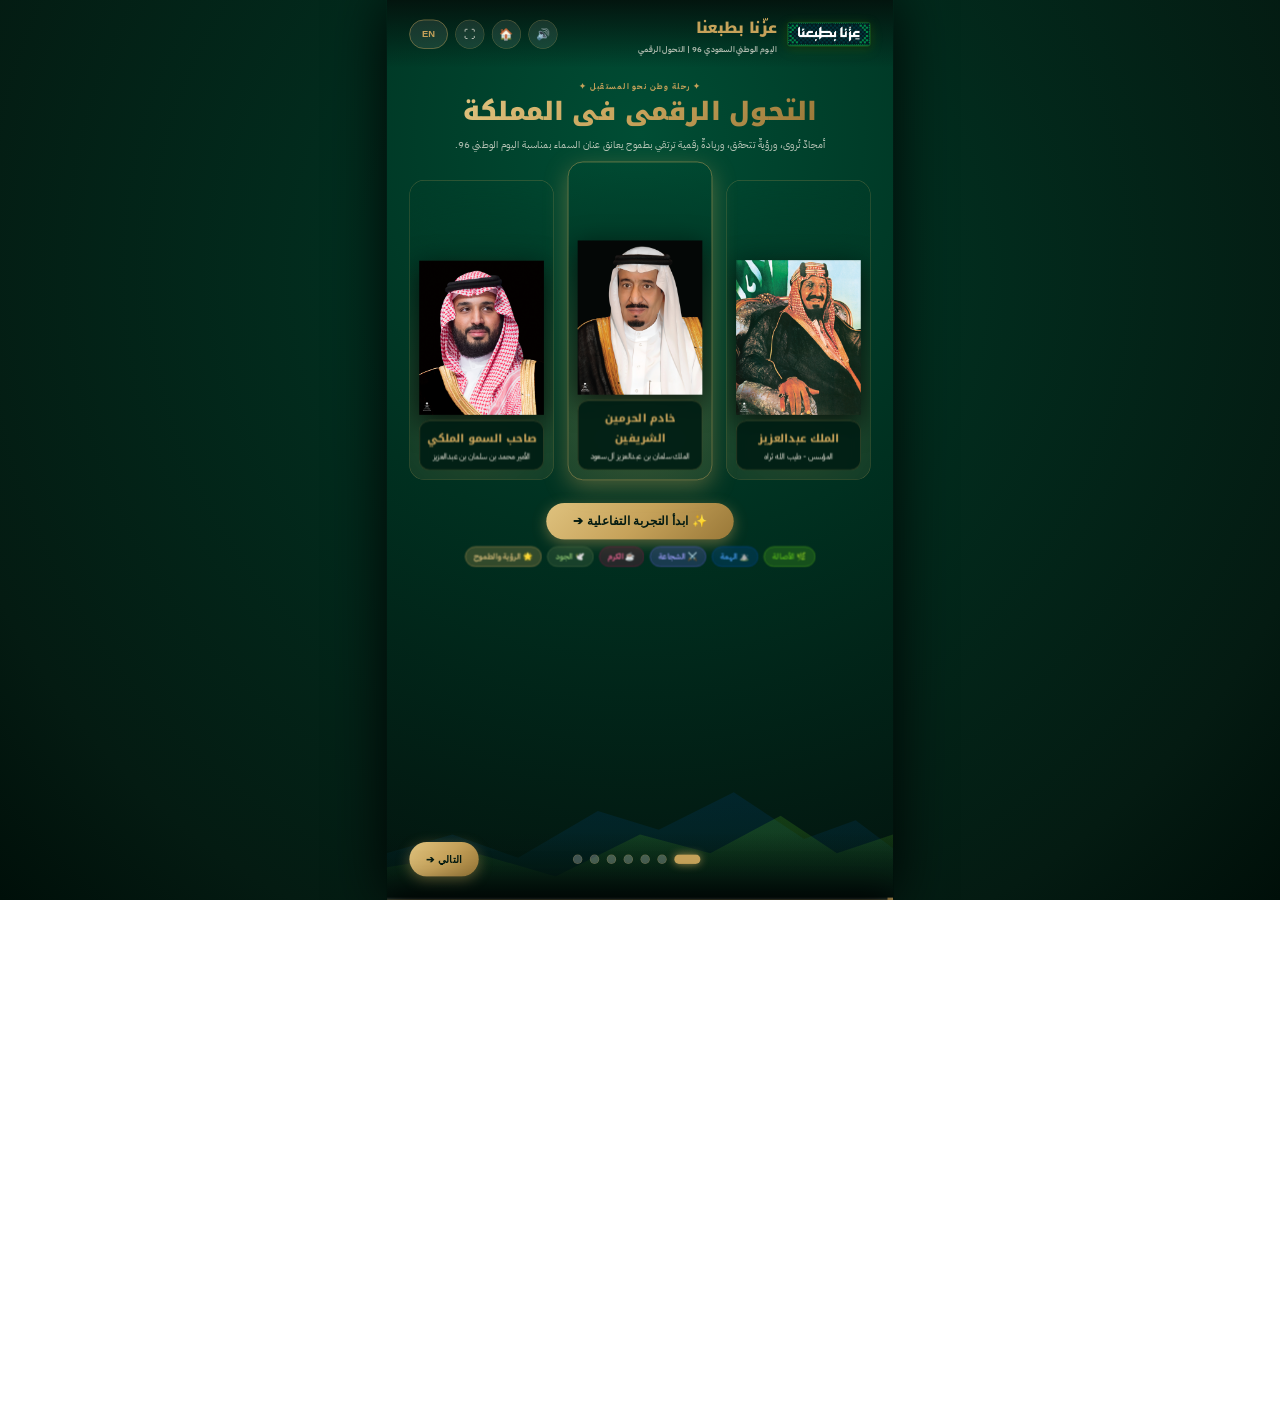
==== commit bd358183: "Update v5: Official Ezzana badge, Al-Qunfudhah accreditation, 2026 year, CSV trainees registry, uniq" ====
--- a/index.html
+++ b/index.html
@@ -21,7 +21,7 @@
     <!-- شريط الرأس العلوي الفاخر -->
     <header class="kiosk-header">
       <div class="brand-section">
-        <img src="assets/patterns/saudi-emblem.svg" alt="شعار المملكة" class="brand-emblem">
+        <img src="assets/patterns/ezzana-badge.png" alt="شعار عزّنا بطبعنا" class="brand-emblem">
         <div class="brand-titles">
           <span class="brand-slogan" data-i18n="brandSlogan">عزّنا بطبعنا</span>
           <span class="brand-sub" data-i18n="brandSub">اليوم الوطني السعودي 96 | التحول الرقمي</span>
@@ -641,9 +641,9 @@
            ========================================== -->
       <section id="section-cert" class="kiosk-section bg-tuwaiq-overlay">
         <div class="section-header">
-          <span class="section-tag" data-i18n="sec6Tag">القسم السادس | التكريم والشهادة</span>
-          <h2 class="section-title gold-text" data-i18n="sec6Title">شهادة المشاركة الوطنية المعتمدة</h2>
-          <p class="section-desc" data-i18n="sec6Desc">سجّل بياناتك الكريمة لإصدار شهادة اجتياز تحدي التحول الرقمي وتوثيقها وتحميلها وإرسالها لبريدك.</p>
+          <span class="section-tag" data-i18n="sec6Tag">القسم السادس | التكريم والشهادة 2026</span>
+          <h2 class="section-title gold-text" data-i18n="sec6Title">شهادة المشاركة الوطنية المعتمدة 2026</h2>
+          <p class="section-desc" data-i18n="sec6Desc">سجّل بياناتك الكريمة لإصدار الشهادة الرسمية الموثقة بكلية الهندسة والحاسبات بالقنفذة لعام 2026م وتوثيقها برمز فريد غير متكرر.</p>
         </div>
 
         <!-- نموذج تسجيل بيانات المتسابق اللمسي -->
@@ -683,7 +683,7 @@
         </div>
 
         <!-- أزرار الإجراءات للشهادة -->
-        <div style="display: flex; justify-content: center; gap: 18px; margin: 15px 0 25px; flex-wrap: wrap;">
+        <div style="display: flex; justify-content: center; gap: 18px; margin: 15px 0 20px; flex-wrap: wrap;">
           <button id="download-cert-btn" class="dock-nav-btn primary" data-i18n="downloadCertBtn">
             📥 تحميل الشهادة (PNG)
           </button>
@@ -696,6 +696,23 @@
           <button onclick="window.app.goToSection(0)" class="dock-nav-btn" data-i18n="dockRestart">
             🔄 البداية
           </button>
+        </div>
+
+        <!-- بطاقة إدارة سجل المتدربين وتصدير الشيت للمشرفين -->
+        <div class="trainees-registry-card">
+          <div class="registry-stats">
+            <span style="font-size: 24px;">📋</span>
+            <span>كشف المتدربين المسجلين (2026م):</span>
+            <span class="reg-badge"><strong id="registered-trainees-count">0</strong> مسجل</span>
+          </div>
+          <div class="registry-actions">
+            <button id="export-csv-btn" class="dock-nav-btn primary" style="padding: 0 24px; height: 50px; font-size: 16px;">
+              📊 تصدير كشف المتدربين (CSV / Excel)
+            </button>
+            <button id="clear-registry-btn" class="dock-nav-btn" style="padding: 0 16px; height: 50px; font-size: 14px; opacity: 0.8;" title="تفريغ السجل">
+              🗑️ تفريغ
+            </button>
+          </div>
         </div>
       </section>
 
--- a/css/totem-layout.css
+++ b/css/totem-layout.css
@@ -45,9 +45,14 @@
 }
 
 .brand-emblem {
-  width: 80px;
-  height: 80px;
-  filter: drop-shadow(0 6px 14px rgba(198, 162, 90, 0.45));
+  height: 52px;
+  width: auto;
+  max-width: 190px;
+  object-fit: contain;
+  border-radius: 6px;
+  box-shadow: 0 4px 14px rgba(0, 0, 0, 0.45);
+  border: 1px solid rgba(90, 186, 28, 0.3);
+  filter: drop-shadow(0 4px 10px rgba(90, 186, 28, 0.3));
 }
 
 .brand-titles {
--- a/css/interactive-effects.css
+++ b/css/interactive-effects.css
@@ -621,48 +621,101 @@
 }
 
 .contestant-form-card {
-  padding: 28px 34px;
+  padding: 24px 28px;
   border-radius: var(--radius-lg);
   background: rgba(0, 40, 27, 0.94);
   border: 2px solid var(--snd-gold);
   margin-bottom: 26px;
+  box-sizing: border-box;
+  width: 100%;
+  overflow: hidden;
 }
 
 .form-row {
   display: grid;
-  grid-template-columns: 1fr 1fr 1fr;
-  gap: 18px;
+  grid-template-columns: repeat(auto-fit, minmax(240px, 1fr));
+  gap: 16px;
   margin-bottom: 20px;
+  width: 100%;
+  box-sizing: border-box;
 }
 
 .form-group {
   display: flex;
   flex-direction: column;
-  gap: 10px;
+  gap: 8px;
   text-align: inherit;
+  min-width: 0;
+  width: 100%;
+  box-sizing: border-box;
 }
 
 .form-label {
-  font-size: 17px;
+  font-size: 16px;
   font-weight: 800;
   color: var(--snd-gold);
 }
 
 .kiosk-touch-input, .kiosk-touch-select {
-  height: 64px;
-  padding: 0 20px;
+  height: 58px;
+  padding: 0 16px;
   border-radius: var(--radius-md);
   background: rgba(255, 255, 255, 0.12);
   border: 2px solid rgba(198, 162, 90, 0.45);
   color: #ffffff;
-  font-size: 20px;
+  font-size: 18px;
   font-family: var(--font-body);
   outline: none;
+  width: 100%;
+  box-sizing: border-box;
+  min-width: 0;
 }
 
 .kiosk-touch-input:focus, .kiosk-touch-select:focus {
   border-color: var(--snd-gold);
   background: rgba(255, 255, 255, 0.18);
+}
+
+/* شريط وسجل المتدربين لتصدير الشيت للمشرفين */
+.trainees-registry-card {
+  margin: 20px 0 25px;
+  padding: 18px 24px;
+  background: rgba(4, 27, 18, 0.92);
+  border: 1.5px solid rgba(198, 162, 90, 0.4);
+  border-radius: var(--radius-md);
+  display: flex;
+  align-items: center;
+  justify-content: space-between;
+  gap: 16px;
+  flex-wrap: wrap;
+  box-sizing: border-box;
+  width: 100%;
+}
+
+.registry-stats {
+  display: flex;
+  align-items: center;
+  gap: 12px;
+  font-size: 17px;
+  color: var(--text-cream);
+  font-weight: 600;
+}
+
+.registry-stats .reg-badge {
+  background: rgba(90, 186, 28, 0.25);
+  color: #82e038;
+  border: 1px solid rgba(90, 186, 28, 0.5);
+  padding: 4px 14px;
+  border-radius: 20px;
+  font-weight: 800;
+  font-size: 16px;
+}
+
+.registry-actions {
+  display: flex;
+  align-items: center;
+  gap: 12px;
+  flex-wrap: wrap;
 }
 
 /* لوحة المفاتيح اللمسية الافتراضية */
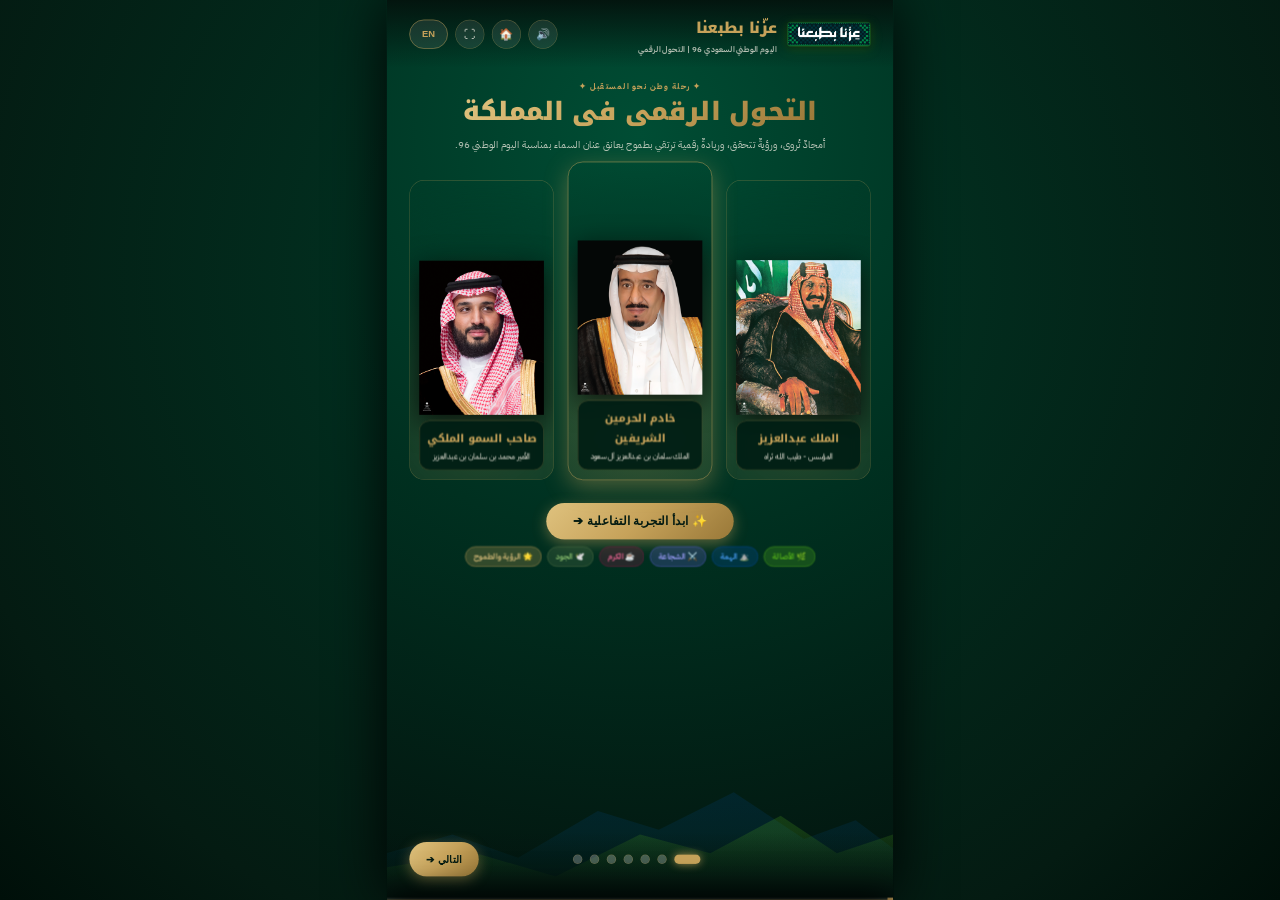
==== commit 8a279438: "Fix mobile screen viewport: replace flexbox centering with translate(-50%, -50%) scale to eliminate " ====
--- a/index.html
+++ b/index.html
@@ -2,7 +2,7 @@
 <html lang="ar" dir="rtl">
 <head>
   <meta charset="UTF-8">
-  <meta name="viewport" content="width=1080, height=1920, initial-scale=1.0, maximum-scale=1.0, user-scalable=no">
+  <meta name="viewport" content="width=device-width, initial-scale=1.0, maximum-scale=1.0, user-scalable=no, viewport-fit=cover">
   <title>التحول الرقمي في المملكة العربية السعودية | اليوم الوطني 96 - عزّنا بطبعنا</title>
   
   <!-- CSS Stylesheets -->
--- a/css/totem-layout.css
+++ b/css/totem-layout.css
@@ -4,27 +4,28 @@
    ===================================================================== */
 
 html, body {
-  width: 100vw;
-  height: 100vh;
+  width: 100%;
+  height: 100%;
   margin: 0;
   padding: 0;
   overflow: hidden;
   background: radial-gradient(circle at 50% 30%, #003a27 0%, #041b12 80%, #000f09 100%);
-  display: flex;
-  justify-content: center;
-  align-items: center;
+  position: relative;
 }
 
 #totem-viewport {
   width: 1080px;
   height: 1920px;
-  position: relative;
+  position: absolute;
+  top: 50%;
+  left: 50%;
+  transform-origin: center center;
+  transform: translate(-50%, -50%) scale(1);
   overflow: hidden;
   background: radial-gradient(circle at 50% 15%, #004d34 0%, #003020 50%, #03140e 100%);
   box-shadow: 0 0 120px rgba(0, 0, 0, 0.95);
   display: flex;
   flex-direction: column;
-  transform-origin: center center;
 }
 
 /* شريط الرأس العلوي الفاخر */
@@ -134,6 +135,8 @@
   transform: translateY(40px) scale(0.98);
   transition: opacity 0.5s ease, transform 0.5s cubic-bezier(0.16, 1, 0.3, 1), visibility 0.5s;
   overflow-y: auto;
+  -webkit-overflow-scrolling: touch;
+  touch-action: pan-y;
   scrollbar-width: none;
 }
 
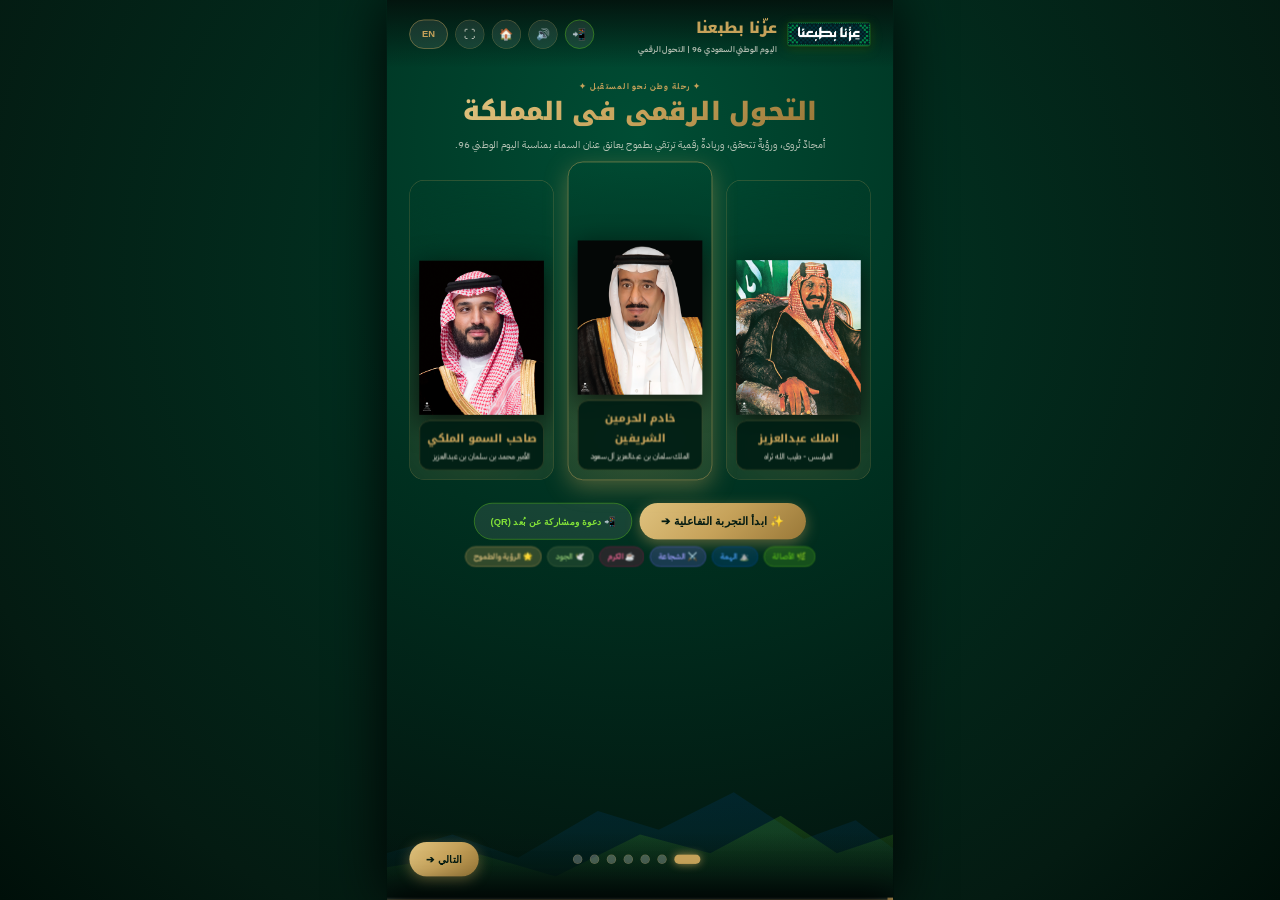
==== commit c206942c: "Add QR code invitation system: generated high-res QR (PNG/SVG), interactive QR modal, copy link, and" ====
--- a/index.html
+++ b/index.html
@@ -28,6 +28,7 @@
         </div>
       </div>
       <div class="kiosk-actions">
+        <button id="action-qr-btn" class="action-btn" title="رمز الدعوة والمشاركة عن بُعد (QR Code)" style="border-color: #5aba1c; color: #82e038;">📲</button>
         <button id="action-sound-btn" class="action-btn" title="المؤثرات الصوتية">🔊</button>
         <button id="action-home-btn" class="action-btn" title="البداية">🏠</button>
         <button id="action-fullscreen-btn" class="action-btn" title="ملء الشاشة">⛶</button>
@@ -82,10 +83,13 @@
           </div>
         </div>
 
-        <!-- زر ابدأ التجربة اللمسي -->
-        <div style="text-align: center; margin: 25px 0 15px;">
-          <button id="hero-start-btn" class="dock-nav-btn primary" data-i18n="heroStartBtn" style="height: 78px; padding: 0 58px; font-size: 26px; border-radius: var(--radius-full);">
+        <!-- زر ابدأ التجربة اللمسي وزر دعوة المشاركة عن بعد -->
+        <div style="display: flex; justify-content: center; gap: 16px; margin: 25px 0 15px; flex-wrap: wrap;">
+          <button id="hero-start-btn" class="dock-nav-btn primary" data-i18n="heroStartBtn" style="height: 78px; padding: 0 46px; font-size: 24px; border-radius: var(--radius-full);">
             ✨ ابدأ التجربة التفاعلية ➔
+          </button>
+          <button id="hero-invite-qr-btn" class="dock-nav-btn" style="height: 78px; padding: 0 34px; font-size: 20px; border-color: #5aba1c; color: #82e038; border-radius: var(--radius-full);">
+            📲 دعوة ومشاركة عن بُعد (QR)
           </button>
         </div>
 
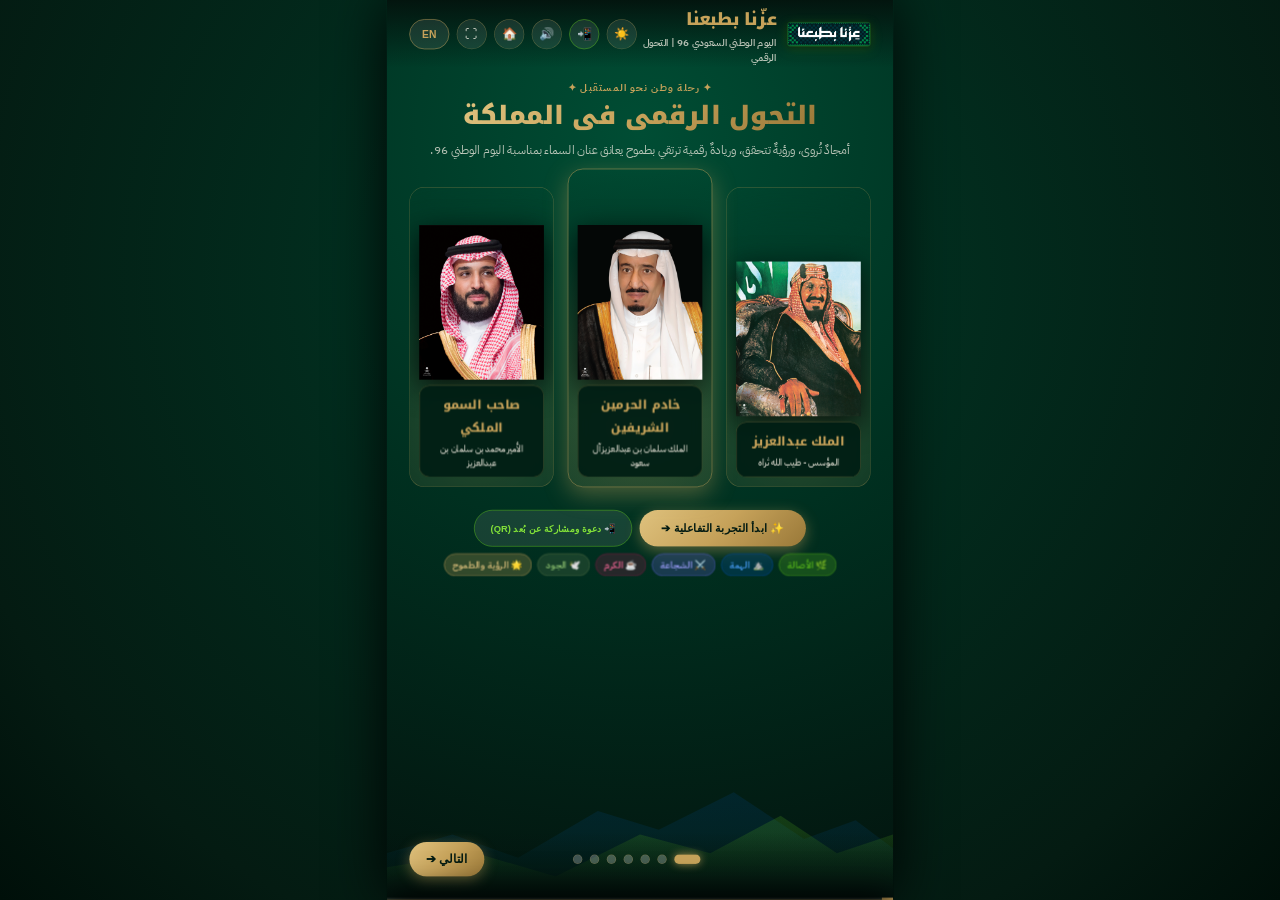
==== commit 0de31c6a: "Enhance v5: Enlarge fonts across all sections, overhaul attendee certificate registration with phone" ====
--- a/index.html
+++ b/index.html
@@ -28,6 +28,7 @@
         </div>
       </div>
       <div class="kiosk-actions">
+        <button id="action-theme-btn" class="action-btn" title="تبديل المظهر (فاتح / داكن) | Toggle Theme">☀️</button>
         <button id="action-qr-btn" class="action-btn" title="رمز الدعوة والمشاركة عن بُعد (QR Code)" style="border-color: #5aba1c; color: #82e038;">📲</button>
         <button id="action-sound-btn" class="action-btn" title="المؤثرات الصوتية">🔊</button>
         <button id="action-home-btn" class="action-btn" title="البداية">🏠</button>
@@ -95,12 +96,12 @@
 
         <!-- شريط طِباع الهوية الستة المعتمدة -->
         <div class="traits-strip" style="display: flex; justify-content: center; gap: 12px; flex-wrap: wrap;">
-          <span class="badge-trait" style="background: rgba(90, 186, 28, 0.25); color: #5aba1c; border: 1.5px solid #5aba1c; font-size: 17px;" data-i18n="traitAuthenticity">🌿 الأصالة</span>
-          <span class="badge-trait" style="background: rgba(0, 80, 175, 0.25); color: #4da3ff; border: 1.5px solid #0050af; font-size: 17px;" data-i18n="traitDetermination">⛰️ الهمة</span>
-          <span class="badge-trait" style="background: rgba(101, 101, 224, 0.25); color: #a2a2ff; border: 1.5px solid #6565e0; font-size: 17px;" data-i18n="traitCourage">⚔️ الشجاعة</span>
-          <span class="badge-trait" style="background: rgba(151, 26, 77, 0.25); color: #ff6b9d; border: 1.5px solid #971a4d; font-size: 17px;" data-i18n="traitGenerosity">☕ الكرم</span>
-          <span class="badge-trait" style="background: rgba(96, 124, 79, 0.25); color: #8ec371; border: 1.5px solid #607c4f; font-size: 17px;" data-i18n="traitGiving">🕊️ الجود</span>
-          <span class="badge-trait" style="background: rgba(198, 162, 90, 0.25); color: #dfc27e; border: 1.5px solid #c6a25a; font-size: 17px;" data-i18n="traitVision">🌟 الرؤية والطموح</span>
+          <span class="badge-trait" style="background: rgba(90, 186, 28, 0.25); color: #5aba1c; border: 1.5px solid #5aba1c; font-size: 20px;" data-i18n="traitAuthenticity">🌿 الأصالة</span>
+          <span class="badge-trait" style="background: rgba(0, 80, 175, 0.25); color: #4da3ff; border: 1.5px solid #0050af; font-size: 20px;" data-i18n="traitDetermination">⛰️ الهمة</span>
+          <span class="badge-trait" style="background: rgba(101, 101, 224, 0.25); color: #a2a2ff; border: 1.5px solid #6565e0; font-size: 20px;" data-i18n="traitCourage">⚔️ الشجاعة</span>
+          <span class="badge-trait" style="background: rgba(151, 26, 77, 0.25); color: #ff6b9d; border: 1.5px solid #971a4d; font-size: 20px;" data-i18n="traitGenerosity">☕ الكرم</span>
+          <span class="badge-trait" style="background: rgba(96, 124, 79, 0.25); color: #8ec371; border: 1.5px solid #607c4f; font-size: 20px;" data-i18n="traitGiving">🕊️ الجود</span>
+          <span class="badge-trait" style="background: rgba(198, 162, 90, 0.25); color: #dfc27e; border: 1.5px solid #c6a25a; font-size: 20px;" data-i18n="traitVision">🌟 الرؤية والطموح</span>
         </div>
       </section>
 
@@ -125,30 +126,30 @@
           <div class="national-card pillar-card" data-showcase="services_pillar">
             <div class="pillar-icon-box">⚡</div>
             <h3 class="pillar-title" data-i18n="pillar1Title">الخدمات الرقمية</h3>
-            <p style="font-size: 18px; color: var(--text-cream); line-height: 1.6;" data-i18n="pillar1Desc">
+            <p style="font-size: 21px; color: var(--text-cream); line-height: 1.6;" data-i18n="pillar1Desc">
               أتمتة المعاملات الحكومية بنسبة تفوق 97% وتقديم تجربة مستفيد متكاملة عبر منصات أبشر ونفاذ وتوكلنا.
             </p>
-            <span style="font-size: 14px; color: var(--snd-gold); margin-top: 14px; font-weight: 700;">👆 المس لعرض المحاكاة والتفاصيل ➔</span>
+            <span style="font-size: 16px; color: var(--snd-gold); margin-top: 14px; font-weight: 700;">👆 المس لعرض المحاكاة والتفاصيل ➔</span>
           </div>
 
           <!-- البيانات والذكاء الاصطناعي -->
           <div class="national-card pillar-card" style="border-color: var(--trait-authenticity);" data-showcase="ai_pillar">
             <div class="pillar-icon-box" style="border-color: var(--trait-authenticity); color: var(--trait-authenticity);">🧠</div>
             <h3 class="pillar-title" style="color: var(--trait-authenticity);" data-i18n="pillar2Title">البيانات والذكاء الاصطناعي</h3>
-            <p style="font-size: 18px; color: var(--text-cream); line-height: 1.6;" data-i18n="pillar2Desc">
+            <p style="font-size: 21px; color: var(--text-cream); line-height: 1.6;" data-i18n="pillar2Desc">
               بناء مراكز الحوسبة السيادية وبنك البيانات الوطني تحت إشراف (سدايا) وصناعة النماذج اللغوية الذكية.
             </p>
-            <span style="font-size: 14px; color: var(--trait-authenticity); margin-top: 14px; font-weight: 700;">👆 المس لعرض المحاكاة والتفاصيل ➔</span>
+            <span style="font-size: 16px; color: var(--trait-authenticity); margin-top: 14px; font-weight: 700;">👆 المس لعرض المحاكاة والتفاصيل ➔</span>
           </div>
 
           <!-- الحوكمة المؤسسية -->
           <div class="national-card pillar-card" style="border-color: var(--trait-courage);" data-showcase="governance_pillar">
             <div class="pillar-icon-box" style="border-color: var(--trait-courage); color: var(--trait-courage);">⚖️</div>
             <h3 class="pillar-title" style="color: #a2a2ff;" data-i18n="pillar3Title">الحوكمة المؤسسية</h3>
-            <p style="font-size: 18px; color: var(--text-cream); line-height: 1.6;" data-i18n="pillar3Desc">
+            <p style="font-size: 21px; color: var(--text-cream); line-height: 1.6;" data-i18n="pillar3Desc">
               تطبيق أعلى معايير الشفافية وإدارة المخاطر والامتثال لضوابط هيئة الحكومة الرقمية (DGA).
             </p>
-            <span style="font-size: 14px; color: #a2a2ff; margin-top: 14px; font-weight: 700;">👆 المس لعرض المحاكاة والتفاصيل ➔</span>
+            <span style="font-size: 16px; color: #a2a2ff; margin-top: 14px; font-weight: 700;">👆 المس لعرض المحاكاة والتفاصيل ➔</span>
           </div>
         </div>
 
@@ -412,64 +413,64 @@
             <div class="ai-card" data-showcase="ai_pillar">
               <div class="ai-icon-circle">🤖</div>
               <div>
-                <h5 style="font-family: var(--font-display); font-size: 20px; color: var(--snd-gold); margin-bottom: 4px;">مطور المحتوى الذكي</h5>
-                <p style="font-size: 15px; color: var(--text-muted);">إثراء المقررات والمواد بالذكاء الاصطناعي التوليدي.</p>
+                <h5 style="font-family: var(--font-display); font-size: 23px; color: var(--snd-gold); margin-bottom: 4px;">مطور المحتوى الذكي</h5>
+                <p style="font-size: 18px; color: var(--text-muted);">إثراء المقررات والمواد بالذكاء الاصطناعي التوليدي.</p>
               </div>
             </div>
 
             <div class="ai-card" data-showcase="ai_pillar">
               <div class="ai-icon-circle">📅</div>
               <div>
-                <h5 style="font-family: var(--font-display); font-size: 20px; color: var(--snd-gold); margin-bottom: 4px;">الجدولة الآلية الذكية</h5>
-                <p style="font-size: 15px; color: var(--text-muted);">خوارزميات لتوزيع الشعب والقاعات ومنع التعارضات.</p>
+                <h5 style="font-family: var(--font-display); font-size: 23px; color: var(--snd-gold); margin-bottom: 4px;">الجدولة الآلية الذكية</h5>
+                <p style="font-size: 18px; color: var(--text-muted);">خوارزميات لتوزيع الشعب والقاعات ومنع التعارضات.</p>
               </div>
             </div>
 
             <div class="ai-card" data-showcase="services_pillar">
               <div class="ai-icon-circle">💬</div>
               <div>
-                <h5 style="font-family: var(--font-display); font-size: 20px; color: var(--snd-gold); margin-bottom: 4px;">الدعم الفني الذكي</h5>
-                <p style="font-size: 15px; color: var(--text-muted);">مساعد آلي يقدم الحلول الفورية للاستفسارات 24/7.</p>
+                <h5 style="font-family: var(--font-display); font-size: 23px; color: var(--snd-gold); margin-bottom: 4px;">الدعم الفني الذكي</h5>
+                <p style="font-size: 18px; color: var(--text-muted);">مساعد آلي يقدم الحلول الفورية للاستفسارات 24/7.</p>
               </div>
             </div>
 
             <div class="ai-card" data-showcase="ai_pillar">
               <div class="ai-icon-circle">📊</div>
               <div>
-                <h5 style="font-family: var(--font-display); font-size: 20px; color: var(--snd-gold); margin-bottom: 4px;">مساعد البيانات</h5>
-                <p style="font-size: 15px; color: var(--text-muted);">استخلاص الرؤى القيادية والتقارير الفورية من البيانات.</p>
+                <h5 style="font-family: var(--font-display); font-size: 23px; color: var(--snd-gold); margin-bottom: 4px;">مساعد البيانات</h5>
+                <p style="font-size: 18px; color: var(--text-muted);">استخلاص الرؤى القيادية والتقارير الفورية من البيانات.</p>
               </div>
             </div>
 
             <div class="ai-card" data-showcase="ai_pillar">
               <div class="ai-icon-circle">📈</div>
               <div>
-                <h5 style="font-family: var(--font-display); font-size: 20px; color: var(--snd-gold); margin-bottom: 4px;">التنبؤ الذكي بأداء الطلاب</h5>
-                <p style="font-size: 15px; color: var(--text-muted);">رصد مبكر لحالات التعثر الأكاديمي وتقديم الدعم.</p>
+                <h5 style="font-family: var(--font-display); font-size: 23px; color: var(--snd-gold); margin-bottom: 4px;">التنبؤ الذكي بأداء الطلاب</h5>
+                <p style="font-size: 18px; color: var(--text-muted);">رصد مبكر لحالات التعثر الأكاديمي وتقديم الدعم.</p>
               </div>
             </div>
 
             <div class="ai-card" data-showcase="ai_pillar">
               <div class="ai-icon-circle">💻</div>
               <div>
-                <h5 style="font-family: var(--font-display); font-size: 20px; color: var(--snd-gold); margin-bottom: 4px;">AI للمطورين</h5>
-                <p style="font-size: 15px; color: var(--text-muted);">أدوات ذكية تدعم مهندسي البرمجيات في بناء الأنظمة.</p>
+                <h5 style="font-family: var(--font-display); font-size: 23px; color: var(--snd-gold); margin-bottom: 4px;">AI للمطورين</h5>
+                <p style="font-size: 18px; color: var(--text-muted);">أدوات ذكية تدعم مهندسي البرمجيات في بناء الأنظمة.</p>
               </div>
             </div>
 
             <div class="ai-card" data-showcase="services_pillar">
               <div class="ai-icon-circle">👤</div>
               <div>
-                <h5 style="font-family: var(--font-display); font-size: 20px; color: var(--snd-gold); margin-bottom: 4px;">المساعد الشخصي للمنسوبين</h5>
-                <p style="font-size: 15px; color: var(--text-muted);">إدارة المهام والمواعيد والطلبات الإدارية لكل موظف.</p>
+                <h5 style="font-family: var(--font-display); font-size: 23px; color: var(--snd-gold); margin-bottom: 4px;">المساعد الشخصي للمنسوبين</h5>
+                <p style="font-size: 18px; color: var(--text-muted);">إدارة المهام والمواعيد والطلبات الإدارية لكل موظف.</p>
               </div>
             </div>
 
             <div class="ai-card" data-showcase="ai_pillar">
               <div class="ai-icon-circle">🎓</div>
               <div>
-                <h5 style="font-family: var(--font-display); font-size: 20px; color: var(--snd-gold); margin-bottom: 4px;">المشرف الأكاديمي الذكي</h5>
-                <p style="font-size: 15px; color: var(--text-muted);">إرشاد آلي وتوجيه لاختيار المسارات والخطط الدراسية.</p>
+                <h5 style="font-family: var(--font-display); font-size: 23px; color: var(--snd-gold); margin-bottom: 4px;">المشرف الأكاديمي الذكي</h5>
+                <p style="font-size: 18px; color: var(--text-muted);">إرشاد آلي وتوجيه لاختيار المسارات والخطط الدراسية.</p>
               </div>
             </div>
           </div>
@@ -480,42 +481,42 @@
           <div style="display: grid; grid-template-columns: repeat(3, 1fr); gap: 16px; margin-bottom: 20px;">
             <div class="national-card" style="padding: 20px; text-align: center; border-color: var(--snd-gold); cursor: pointer;" data-showcase="uqu_dga">
               <div style="font-size: 34px; margin-bottom: 6px;">🥈</div>
-              <h5 style="font-family: var(--font-display); font-size: 19px; color: var(--snd-gold);">المركز الثاني بالمملكة</h5>
-              <p style="font-size: 14px; color: var(--text-muted); margin-top: 4px;">في البرامج الجامعية القصيرة (MicroX) بـ 13 برنامجاً معتمداً.</p>
+              <h5 style="font-family: var(--font-display); font-size: 22px; color: var(--snd-gold);">المركز الثاني بالمملكة</h5>
+              <p style="font-size: 17px; color: var(--text-muted); margin-top: 6px;">في البرامج الجامعية القصيرة (MicroX) بـ 13 برنامجاً معتمداً.</p>
             </div>
 
             <div class="national-card" style="padding: 20px; text-align: center; border-color: var(--trait-authenticity); cursor: pointer;" data-showcase="uqu_visits">
               <div style="font-size: 34px; margin-bottom: 6px;">🥇</div>
-              <h5 style="font-family: var(--font-display); font-size: 19px; color: var(--trait-authenticity);">المرتبة الأولى في OERX</h5>
-              <p style="font-size: 14px; color: var(--text-muted); margin-top: 4px;">بـ 2,091 مورداً تعليمياً مفتوحاً متفوقة على أكثر من 135 جهة.</p>
+              <h5 style="font-family: var(--font-display); font-size: 22px; color: var(--trait-authenticity);">المرتبة الأولى في OERX</h5>
+              <p style="font-size: 17px; color: var(--text-muted); margin-top: 6px;">بـ 2,091 مورداً تعليمياً مفتوحاً متفوقة على أكثر من 135 جهة.</p>
             </div>
 
             <div class="national-card" style="padding: 20px; text-align: center; border-color: #6565e0; cursor: pointer;" data-showcase="uqu_dga">
               <div style="font-size: 34px; margin-bottom: 6px;">🚀</div>
-              <h5 style="font-family: var(--font-display); font-size: 19px; color: #a2a2ff;">المستوى المتقدم</h5>
-              <p style="font-size: 14px; color: var(--text-muted); margin-top: 4px;">في المؤشر الوطني للتعليم الإلكتروني متقدمة بمرحلتين عن 2023.</p>
+              <h5 style="font-family: var(--font-display); font-size: 22px; color: #a2a2ff;">المستوى المتقدم</h5>
+              <p style="font-size: 17px; color: var(--text-muted); margin-top: 6px;">في المؤشر الوطني للتعليم الإلكتروني متقدمة بمرحلتين عن 2023.</p>
             </div>
           </div>
 
           <div class="national-card" style="padding: 24px 28px;">
             <div style="display: flex; justify-content: space-between; align-items: center; margin-bottom: 14px;">
-              <h4 style="font-family: var(--font-display); font-size: 21px; color: var(--snd-gold);">
+              <h4 style="font-family: var(--font-display); font-size: 24px; color: var(--snd-gold);">
                 📦 محفظة مشاريع وعقود التحول الرقمي المعتمدة (DGA)
               </h4>
-              <span class="badge-trait" style="background: rgba(198, 162, 90, 0.2); color: var(--snd-gold); border: 1px solid var(--snd-gold);">
+              <span class="badge-trait" style="background: rgba(198, 162, 90, 0.2); color: var(--snd-gold); border: 1px solid var(--snd-gold); font-size: 18px;">
                 63 مشروعاً تقنياً
               </span>
             </div>
             <div style="display: grid; grid-template-columns: 1fr 1fr; gap: 18px;">
-              <div style="background: rgba(0, 58, 39, 0.4); padding: 16px; border-radius: var(--radius-md); border: 1px solid rgba(198, 162, 90, 0.2);">
-                <strong style="color: #5aba1c; font-size: 18px;">✓ 42 مشروعاً مكتملاً:</strong>
-                <p style="font-size: 15px; color: var(--text-cream); margin-top: 8px; line-height: 1.55;">
+              <div style="background: rgba(0, 58, 39, 0.4); padding: 18px; border-radius: var(--radius-md); border: 1px solid rgba(198, 162, 90, 0.2);">
+                <strong style="color: #5aba1c; font-size: 20px;">✓ 42 مشروعاً مكتملاً:</strong>
+                <p style="font-size: 18px; color: var(--text-cream); margin-top: 8px; line-height: 1.6;">
                   125 أعمال تشغيل • 9 بنية تحتية وأدوات • 8 منصات رئيسية • 6 أمن سيبراني • 2 خدمات سحابية.
                 </p>
               </div>
-              <div style="background: rgba(0, 58, 39, 0.4); padding: 16px; border-radius: var(--radius-md); border: 1px solid rgba(198, 162, 90, 0.2);">
-                <strong style="color: #dfc27e; font-size: 18px;">⏳ 21 مشروعاً تحت التنفيذ:</strong>
-                <p style="font-size: 15px; color: var(--text-cream); margin-top: 8px; line-height: 1.55;">
+              <div style="background: rgba(0, 58, 39, 0.4); padding: 18px; border-radius: var(--radius-md); border: 1px solid rgba(198, 162, 90, 0.2);">
+                <strong style="color: #dfc27e; font-size: 20px;">⏳ 21 مشروعاً تحت التنفيذ:</strong>
+                <p style="font-size: 18px; color: var(--text-cream); margin-top: 8px; line-height: 1.6;">
                   4 بنية تحتية • 4 منصات وأنظمة • 4 أمن سيبراني • 4 تشغيل • 4 صيانة ودعم • 2 خدمات سحابية.
                 </p>
               </div>
@@ -543,44 +544,44 @@
         <div class="health-apps-grid">
           <div class="national-card health-app-card" data-showcase="sehhaty_app">
             <div style="font-size: 44px; margin-bottom: 8px;">💚</div>
-            <h4 style="font-family: var(--font-display); font-size: 23px; color: #5aba1c;">تطبيق صحتي</h4>
-            <p style="font-size: 15px; color: var(--text-muted); margin-top: 6px;">الملف الصحي، حجز المواعيد، الفحوصات الدورية، وتتبع المؤشرات الحيوية.</p>
-            <span class="health-app-badge">+30 مليون مستفيد موثق</span>
+            <h4 style="font-family: var(--font-display); font-size: 26px; color: #5aba1c;">تطبيق صحتي</h4>
+            <p style="font-size: 18px; color: var(--text-muted); margin-top: 6px; line-height: 1.55;">الملف الصحي، حجز المواعيد، الفحوصات الدورية، وتتبع المؤشرات الحيوية.</p>
+            <span class="health-app-badge" style="font-size: 17px;">+30 مليون مستفيد موثق</span>
           </div>
 
           <div class="national-card health-app-card" data-showcase="seha_virtual">
             <div style="font-size: 44px; margin-bottom: 8px;">🏥</div>
-            <h4 style="font-family: var(--font-display); font-size: 23px; color: var(--snd-gold);">مستشفى صحة الافتراضي</h4>
-            <p style="font-size: 15px; color: var(--text-muted); margin-top: 6px;">الأكبر عالمياً، يربط 150+ مستشفى لتقديم استشارات دقيقة بالذكاء الاصطناعي.</p>
-            <span class="health-app-badge">المركز الأول عالمياً</span>
+            <h4 style="font-family: var(--font-display); font-size: 26px; color: var(--snd-gold);">مستشفى صحة الافتراضي</h4>
+            <p style="font-size: 18px; color: var(--text-muted); margin-top: 6px; line-height: 1.55;">الأكبر عالمياً، يربط 150+ مستشفى لتقديم استشارات دقيقة بالذكاء الاصطناعي.</p>
+            <span class="health-app-badge" style="font-size: 17px;">المركز الأول عالمياً</span>
           </div>
 
           <div class="national-card health-app-card" data-showcase="sehhaty_app">
             <div style="font-size: 44px; margin-bottom: 8px;">💊</div>
-            <h4 style="font-family: var(--font-display); font-size: 23px; color: #4da3ff;">منصة وصفتي</h4>
-            <p style="font-size: 15px; color: var(--text-muted); margin-top: 6px;">صرف الوصفات الطبية مجاناً وفورياً من أكثر من 5,000 صيدلية تجارية في المملكة.</p>
-            <span class="health-app-badge">+100 مليون وصفة</span>
+            <h4 style="font-family: var(--font-display); font-size: 26px; color: #4da3ff;">منصة وصفتي</h4>
+            <p style="font-size: 18px; color: var(--text-muted); margin-top: 6px; line-height: 1.55;">صرف الوصفات الطبية مجاناً وفورياً من أكثر من 5,000 صيدلية تجارية في المملكة.</p>
+            <span class="health-app-badge" style="font-size: 17px;">+100 مليون وصفة</span>
           </div>
 
           <div class="national-card health-app-card" data-showcase="governance_pillar">
             <div style="font-size: 44px; margin-bottom: 8px;">📂</div>
-            <h4 style="font-family: var(--font-display); font-size: 23px; color: #a2a2ff;">منصة نفيس (NPHIES)</h4>
-            <p style="font-size: 15px; color: var(--text-muted); margin-top: 6px;">المنصة الوطنية الموحدة لتبادل البيانات الصحية بين القطاعين الحكومي والخاص.</p>
-            <span class="health-app-badge">سجل وطني موحد</span>
+            <h4 style="font-family: var(--font-display); font-size: 26px; color: #a2a2ff;">منصة نفيس (NPHIES)</h4>
+            <p style="font-size: 18px; color: var(--text-muted); margin-top: 6px; line-height: 1.55;">المنصة الوطنية الموحدة لتبادل البيانات الصحية بين القطاعين الحكومي والخاص.</p>
+            <span class="health-app-badge" style="font-size: 17px;">سجل وطني موحد</span>
           </div>
 
           <div class="national-card health-app-card" data-showcase="sehhaty_app">
             <div style="font-size: 44px; margin-bottom: 8px;">📅</div>
-            <h4 style="font-family: var(--font-display); font-size: 23px; color: #ff6b9d;">تطبيق موعد</h4>
-            <p style="font-size: 15px; color: var(--text-muted); margin-top: 6px;">جدولة وحجز المواعيد في مراكز الرعاية الصحية الأولية بكل يسر وسهولة.</p>
-            <span class="health-app-badge">+80M موعد مجدول</span>
+            <h4 style="font-family: var(--font-display); font-size: 26px; color: #ff6b9d;">تطبيق موعد</h4>
+            <p style="font-size: 18px; color: var(--text-muted); margin-top: 6px; line-height: 1.55;">جدولة وحجز المواعيد في مراكز الرعاية الصحية الأولية بكل يسر وسهولة.</p>
+            <span class="health-app-badge" style="font-size: 17px;">+80M موعد مجدول</span>
           </div>
 
           <div class="national-card health-app-card" data-showcase="services_pillar">
             <div style="font-size: 44px; margin-bottom: 8px;">🚑</div>
-            <h4 style="font-family: var(--font-display); font-size: 23px; color: #dfc27e;">النقل الإسعافي الذكي</h4>
-            <p style="font-size: 15px; color: var(--text-muted); margin-top: 6px;">نظام تتبع جغرافي آلي لحالات الطوارئ مع التوجيه اللحظي للمستشفى الأقرب.</p>
-            <span class="health-app-badge">استجابة سريعة فائقة</span>
+            <h4 style="font-family: var(--font-display); font-size: 26px; color: #dfc27e;">النقل الإسعافي الذكي</h4>
+            <p style="font-size: 18px; color: var(--text-muted); margin-top: 6px; line-height: 1.55;">نظام تتبع جغرافي آلي لحالات الطوارئ مع التوجيه اللحظي للمستشفى الأقرب.</p>
+            <span class="health-app-badge" style="font-size: 17px;">استجابة سريعة فائقة</span>
           </div>
         </div>
 
@@ -645,38 +646,77 @@
            ========================================== -->
       <section id="section-cert" class="kiosk-section bg-tuwaiq-overlay">
         <div class="section-header">
-          <span class="section-tag" data-i18n="sec6Tag">القسم السادس | التكريم والشهادة 2026</span>
-          <h2 class="section-title gold-text" data-i18n="sec6Title">شهادة المشاركة الوطنية المعتمدة 2026</h2>
-          <p class="section-desc" data-i18n="sec6Desc">سجّل بياناتك الكريمة لإصدار الشهادة الرسمية الموثقة بكلية الهندسة والحاسبات بالقنفذة لعام 2026م وتوثيقها برمز فريد غير متكرر.</p>
-        </div>
-
-        <!-- نموذج تسجيل بيانات المتسابق اللمسي -->
+          <span class="section-tag" data-i18n="sec6Tag">القسم السادس | توثيق الحضور والشهادات 2026</span>
+          <h2 class="section-title gold-text" data-i18n="sec6Title">تسجيل بيانات الحضور وإصدار الشهادات الرسمية</h2>
+          <p class="section-desc" data-i18n="sec6Desc">سجّل بياناتك الكريمة لتوثيق حضورك وتكريمك، وسيتم إرسال الشهادة الرسمية المعتمدة لعام 2026م إلى بريدك الإلكتروني بعد ختام الفعالية مباشرة من قِبل إدارة المعرض.</p>
+        </div>
+
+        <!-- إشعار واضح للمستفيدين عن آلية إرسال الشهادة -->
+        <div style="background: rgba(90, 186, 28, 0.15); border: 1.5px solid #5aba1c; border-radius: var(--radius-md); padding: 16px 24px; margin-bottom: 24px; text-align: center; display: flex; align-items: center; justify-content: center; gap: 12px;">
+          <span style="font-size: 26px;">💡</span>
+          <span style="font-size: 20px; font-weight: 700; color: #82e038;" data-i18n="certNotice">
+            تنبيه: يتم تسجيل وتوثيق بياناتك هنا فوراً، وستصلك النسخة الرسمية للشهادة عبر بريدك الإلكتروني بعد انتهاء الفعالية.
+          </span>
+        </div>
+
+        <!-- نموذج تسجيل بيانات المستفيد / المتسابق -->
         <div class="contestant-form-card">
           <div class="form-row">
             <div class="form-group">
-              <label class="form-label" data-i18n="formName">الاسم الكامل:</label>
-              <input type="text" id="contestant-name" class="kiosk-touch-input" placeholder="اكتب اسمك الكريم هنا..." value="سفير التحول الرقمي" maxlength="40">
+              <label class="form-label" data-i18n="formName">الاسم الكامل (للطباعة على الشهادة): *</label>
+              <input type="text" id="contestant-name" class="kiosk-touch-input" placeholder="اكتب اسمك الكريم هنا..." value="سفير التحول الرقمي" maxlength="50" required>
             </div>
 
             <div class="form-group">
-              <label class="form-label" data-i18n="formEmail">البريد الإلكتروني:</label>
-              <input type="email" id="contestant-email" class="kiosk-touch-input" placeholder="name@domain.com" value="guest@saudi.gov.sa" maxlength="50">
+              <label class="form-label" data-i18n="formEmail">البريد الإلكتروني (لاستلام الشهادة): *</label>
+              <input type="email" id="contestant-email" class="kiosk-touch-input" placeholder="name@domain.com" value="guest@saudi.gov.sa" maxlength="60" required>
             </div>
 
             <div class="form-group">
-              <label class="form-label" data-i18n="formRole">الصفة / الدور:</label>
+              <label class="form-label" data-i18n="formPhone">رقم الجوال / الواتساب (اختياري للتواصل):</label>
+              <input type="tel" id="contestant-phone" class="kiosk-touch-input" placeholder="05XXXXXXXX" maxlength="20">
+            </div>
+
+            <div class="form-group">
+              <label class="form-label" data-i18n="formRole">الصفة / الفئة:</label>
               <select id="contestant-role" class="kiosk-touch-select">
                 <option value="طالب / طالبة">طالب / طالبة (Student)</option>
                 <option value="عضو هيئة تدريس">عضو هيئة تدريس (Faculty Member)</option>
-                <option value="موظف / موظفة">موظف / موظفة (University Staff)</option>
+                <option value="موظف / موظفة">موظف / موظفة (Staff Member)</option>
                 <option value="زائر كريم" selected>زائر كريم (Valued Visitor)</option>
+                <option value="ممثل جهة حكومية أو خاصة">ممثل جهة حكومية أو خاصة</option>
               </select>
             </div>
           </div>
 
-          <div style="text-align: center;">
-            <button id="update-cert-btn" class="dock-nav-btn primary" style="padding: 0 44px; height: 64px; font-size: 22px;" data-i18n="generateCertBtn">
-              🎓 إصدار وتوثيق الشهادة
+          <div style="display: flex; justify-content: center; gap: 16px; flex-wrap: wrap;">
+            <button id="register-attendee-btn" class="dock-nav-btn primary" style="padding: 0 46px; height: 68px; font-size: 23px;" data-i18n="registerBtn">
+              ✅ تسجيل بياناتي وتأكيد استلام الشهادة بالبريد
+            </button>
+            <button id="download-cert-btn" class="dock-nav-btn" style="padding: 0 32px; height: 68px; font-size: 20px; border-color: var(--snd-gold); color: var(--snd-gold);" data-i18n="downloadCertBtn">
+              📥 تحميل نسخة فورية (PNG)
+            </button>
+            <button id="print-cert-btn" class="dock-nav-btn" style="padding: 0 28px; height: 68px; font-size: 20px;" data-i18n="printCertBtn">
+              🖨️ طباعة
+            </button>
+          </div>
+        </div>
+
+        <!-- بطاقة التأكيد المنبثقة بعد التسجيل الناجح -->
+        <div id="cert-success-box" class="cert-success-box" style="display: none;">
+          <div style="font-size: 56px; margin-bottom: 10px;">🎉</div>
+          <h3 style="font-family: var(--font-display); font-size: 28px; color: #82e038; margin-bottom: 8px;">
+            تم تسجيل وتوثيق بياناتك بنجاح!
+          </h3>
+          <p id="cert-success-msg" style="font-size: 21px; color: var(--text-cream); margin-bottom: 14px; line-height: 1.6;">
+            شكراً لك. سيتم إرسال الشهادة الرسمية المعتمدة لعام 2026م إلى بريدك الإلكتروني بعد ختام الفعالية والمعرض.
+          </p>
+          <div style="display: inline-block; background: rgba(0, 30, 20, 0.8); border: 1.5px solid var(--snd-gold); border-radius: var(--radius-full); padding: 8px 24px; font-size: 19px; color: var(--snd-gold); margin-bottom: 18px;">
+            رمز التوثيق المعتمد: <strong id="cert-success-id">CECQ-2026-XXXX</strong>
+          </div>
+          <div>
+            <button id="new-attendee-btn" class="dock-nav-btn" style="padding: 0 32px; height: 56px; font-size: 18px; border-color: #5aba1c; color: #82e038;">
+              ➕ تسجيل مستفيد آخر
             </button>
           </div>
         </div>
@@ -686,35 +726,25 @@
           <canvas id="certificate-canvas"></canvas>
         </div>
 
-        <!-- أزرار الإجراءات للشهادة -->
-        <div style="display: flex; justify-content: center; gap: 18px; margin: 15px 0 20px; flex-wrap: wrap;">
-          <button id="download-cert-btn" class="dock-nav-btn primary" data-i18n="downloadCertBtn">
-            📥 تحميل الشهادة (PNG)
-          </button>
-          <button id="print-cert-btn" class="dock-nav-btn" data-i18n="printCertBtn">
-            🖨️ طباعة الشهادة
-          </button>
-          <button id="email-cert-btn" class="dock-nav-btn" style="border-color: #5aba1c; color: #5aba1c;" data-i18n="emailCertBtn">
-            📧 إرسال إلى البريد الإلكتروني
-          </button>
-          <button onclick="window.app.goToSection(0)" class="dock-nav-btn" data-i18n="dockRestart">
-            🔄 البداية
-          </button>
-        </div>
-
-        <!-- بطاقة إدارة سجل المتدربين وتصدير الشيت للمشرفين -->
+        <!-- بطاقة إدارة سجل المتدربين والمنظمين (Organizer Dashboard) -->
         <div class="trainees-registry-card">
           <div class="registry-stats">
-            <span style="font-size: 24px;">📋</span>
-            <span>كشف المتدربين المسجلين (2026م):</span>
+            <span style="font-size: 26px;">📋</span>
+            <span>كشف بيانات الحضور للشهادات:</span>
             <span class="reg-badge"><strong id="registered-trainees-count">0</strong> مسجل</span>
           </div>
           <div class="registry-actions">
-            <button id="export-csv-btn" class="dock-nav-btn primary" style="padding: 0 24px; height: 50px; font-size: 16px;">
-              📊 تصدير كشف المتدربين (CSV / Excel)
-            </button>
-            <button id="clear-registry-btn" class="dock-nav-btn" style="padding: 0 16px; height: 50px; font-size: 14px; opacity: 0.8;" title="تفريغ السجل">
-              🗑️ تفريغ
+            <button id="view-registry-btn" class="dock-nav-btn" style="padding: 0 22px; height: 54px; font-size: 18px; border-color: #5aba1c; color: #82e038;">
+              📋 استعراض الكشف
+            </button>
+            <button id="copy-emails-btn" class="dock-nav-btn" style="padding: 0 22px; height: 54px; font-size: 18px; border-color: var(--snd-gold); color: var(--snd-gold);">
+              📧 نسخ جميع الإيميلات
+            </button>
+            <button id="export-csv-btn" class="dock-nav-btn primary" style="padding: 0 24px; height: 54px; font-size: 18px;">
+              📊 تصدير Excel / CSV
+            </button>
+            <button id="clear-registry-btn" class="dock-nav-btn" style="padding: 0 16px; height: 54px; font-size: 16px; opacity: 0.75;" title="تفريغ السجل">
+              🗑️
             </button>
           </div>
         </div>
--- a/css/identity-theme.css
+++ b/css/identity-theme.css
@@ -151,3 +151,356 @@
   color: var(--snd-green-darkest);
   transform: scale(0.96);
 }
+
+/* =====================================================================
+   المظهر الفاتح الملكي (Royal Light Theme Mode)
+   ===================================================================== */
+body.light-theme {
+  --snd-green-darkest: #f4f8f5;
+  --text-white: #003a27;
+  --text-cream: #143525;
+  --text-muted: #2f5641;
+  --snd-cream: #ffffff;
+  --snd-cream-card: rgba(255, 255, 255, 0.94);
+  --glass-bg: rgba(255, 255, 255, 0.92);
+  --glass-border: rgba(0, 110, 61, 0.22);
+  --glass-shadow: 0 15px 40px rgba(0, 50, 30, 0.08);
+  --glow-green: 0 0 35px rgba(0, 138, 74, 0.2);
+  --glow-gold: 0 0 35px rgba(198, 162, 90, 0.25);
+  --snd-gold-gradient: linear-gradient(135deg, #b88a2c 0%, #8c6818 100%);
+  background-color: #eaf1ec;
+  color: var(--text-cream);
+}
+
+body.light-theme #totem-viewport {
+  background: radial-gradient(circle at 50% 15%, #ffffff 0%, #f6faf7 55%, #eaf2ec 100%);
+  box-shadow: 0 0 100px rgba(0, 40, 20, 0.2);
+}
+
+body.light-theme .kiosk-header {
+  background: linear-gradient(180deg, rgba(246, 250, 247, 0.98) 0%, rgba(246, 250, 247, 0.8) 70%, rgba(246, 250, 247, 0) 100%);
+  border-bottom: 1.5px solid rgba(0, 110, 61, 0.12);
+}
+
+body.light-theme .brand-slogan {
+  color: #8c6818;
+}
+
+body.light-theme .brand-sub {
+  color: #2f5641;
+}
+
+body.light-theme .action-btn {
+  background: rgba(0, 58, 39, 0.07);
+  border-color: rgba(140, 104, 24, 0.4);
+  color: #003a27;
+}
+
+body.light-theme .action-btn:active {
+  background: #c6a25a;
+  color: #ffffff;
+}
+
+body.light-theme .kiosk-dock {
+  background: linear-gradient(0deg, rgba(246, 250, 247, 0.98) 0%, rgba(246, 250, 247, 0.8) 70%, rgba(246, 250, 247, 0) 100%);
+  border-top: 1.5px solid rgba(0, 110, 61, 0.12);
+}
+
+body.light-theme .dock-nav-btn {
+  background: rgba(0, 58, 39, 0.08);
+  border-color: rgba(140, 104, 24, 0.45);
+  color: #003a27;
+}
+
+body.light-theme .dock-nav-btn.primary {
+  background: linear-gradient(135deg, #008a4a 0%, #006e3d 100%);
+  color: #ffffff;
+  box-shadow: 0 8px 30px rgba(0, 110, 61, 0.35);
+}
+
+body.light-theme .dock-dot {
+  background: rgba(0, 58, 39, 0.2);
+  border-color: rgba(140, 104, 24, 0.4);
+}
+
+body.light-theme .dock-dot.active {
+  background: #006e3d;
+  box-shadow: 0 0 18px rgba(0, 110, 61, 0.6);
+}
+
+body.light-theme .national-card {
+  background: rgba(255, 255, 255, 0.92);
+  border-color: rgba(0, 110, 61, 0.18);
+  box-shadow: 0 10px 30px rgba(0, 45, 25, 0.07);
+}
+
+body.light-theme .national-card:active,
+body.light-theme .national-card.active {
+  border-color: #8c6818;
+  box-shadow: 0 12px 35px rgba(140, 104, 24, 0.2);
+}
+
+body.light-theme .leader-portrait-card {
+  background: radial-gradient(circle at 50% 80%, rgba(198, 162, 90, 0.15) 0%, rgba(255, 255, 255, 0.95) 70%, #ffffff 100%);
+  border-color: rgba(0, 110, 61, 0.2);
+}
+
+body.light-theme .leader-portrait-card.featured {
+  border-color: #8c6818;
+  box-shadow: 0 15px 45px rgba(140, 104, 24, 0.25);
+  background: radial-gradient(circle at 50% 80%, rgba(198, 162, 90, 0.25) 0%, rgba(255, 255, 255, 0.98) 70%, #ffffff 100%);
+}
+
+body.light-theme .leader-meta {
+  background: rgba(255, 255, 255, 0.96);
+  border-color: rgba(140, 104, 24, 0.35);
+}
+
+body.light-theme .leader-title {
+  color: #8c6818;
+}
+
+body.light-theme .leader-role {
+  color: #143525;
+}
+
+body.light-theme .pillar-card {
+  background: #ffffff;
+  border-color: rgba(0, 110, 61, 0.2);
+}
+
+body.light-theme .pillar-title {
+  color: #003a27;
+}
+
+body.light-theme .pillar-icon-box {
+  background: rgba(0, 110, 61, 0.08);
+  border-color: #006e3d;
+  color: #006e3d;
+}
+
+body.light-theme .badge-trait {
+  backdrop-filter: none;
+  background: #ffffff !important;
+  box-shadow: 0 4px 15px rgba(0, 45, 25, 0.08);
+}
+
+body.light-theme .gold-text {
+  background: linear-gradient(135deg, #8c6818 0%, #0050af 100%);
+  -webkit-background-clip: text;
+  -webkit-text-fill-color: transparent;
+}
+
+body.light-theme .section-title {
+  color: #003a27;
+}
+
+body.light-theme .section-desc {
+  color: #2f5641;
+}
+
+body.light-theme .health-app-card {
+  background: #ffffff;
+  border-color: rgba(0, 110, 61, 0.18);
+  box-shadow: 0 8px 25px rgba(0, 40, 20, 0.06);
+}
+
+body.light-theme .health-app-card:hover,
+body.light-theme .health-app-card:active {
+  border-color: #008a4a;
+  box-shadow: 0 12px 30px rgba(0, 138, 74, 0.2);
+}
+
+body.light-theme .health-app-badge {
+  background: rgba(0, 110, 61, 0.1);
+  color: #006e3d;
+}
+
+body.light-theme .dga-chart-card {
+  background: #ffffff;
+  border-color: rgba(0, 110, 61, 0.2);
+  box-shadow: 0 10px 30px rgba(0, 40, 20, 0.06);
+}
+
+body.light-theme .dga-bar-val {
+  color: #003a27;
+}
+
+body.light-theme .dga-bar-year {
+  color: #8c6818;
+}
+
+body.light-theme .metric-stat-card {
+  background: #ffffff;
+  border-color: rgba(0, 110, 61, 0.18);
+  box-shadow: 0 8px 22px rgba(0, 40, 20, 0.06);
+}
+
+body.light-theme .ai-card {
+  background: #ffffff !important;
+  border: 1.5px solid rgba(0, 110, 61, 0.18) !important;
+  box-shadow: 0 6px 20px rgba(0, 40, 20, 0.06);
+}
+
+body.light-theme .ai-card h5 {
+  color: #0050af !important;
+}
+
+body.light-theme .ai-icon-circle {
+  background: rgba(0, 110, 61, 0.1) !important;
+  border-color: #006e3d !important;
+}
+
+body.light-theme .quiz-header-bar {
+  background: #ffffff;
+  border-color: rgba(0, 110, 61, 0.25);
+  box-shadow: 0 8px 25px rgba(0, 40, 20, 0.06);
+}
+
+body.light-theme .quiz-question-box {
+  background: #ffffff;
+  border-color: #8c6818;
+  box-shadow: 0 12px 35px rgba(0, 40, 20, 0.08);
+}
+
+body.light-theme .quiz-question-text {
+  color: #003a27;
+}
+
+body.light-theme .quiz-option-btn {
+  background: #ffffff;
+  border-color: rgba(0, 110, 61, 0.25);
+  color: #143525;
+  box-shadow: 0 6px 18px rgba(0, 40, 20, 0.05);
+}
+
+body.light-theme .quiz-option-btn:hover,
+body.light-theme .quiz-option-btn:active {
+  background: rgba(0, 110, 61, 0.08);
+  border-color: #006e3d;
+}
+
+body.light-theme #q-feedback-box {
+  background: #ffffff !important;
+  border-color: #8c6818 !important;
+  box-shadow: 0 10px 30px rgba(0, 40, 20, 0.1);
+}
+
+body.light-theme #q-feedback-text {
+  color: #143525 !important;
+}
+
+body.light-theme .contestant-form-card {
+  background: #ffffff;
+  border-color: rgba(0, 110, 61, 0.28);
+  box-shadow: 0 15px 40px rgba(0, 40, 20, 0.09);
+}
+
+body.light-theme .form-label {
+  color: #003a27;
+}
+
+body.light-theme .kiosk-touch-input,
+body.light-theme .kiosk-touch-select {
+  background: #f8faf8;
+  border-color: rgba(0, 110, 61, 0.3);
+  color: #003a27;
+}
+
+body.light-theme .kiosk-touch-input:focus,
+body.light-theme .kiosk-touch-select:focus {
+  background: #ffffff;
+  border-color: #006e3d;
+}
+
+body.light-theme .trainees-registry-card {
+  background: #ffffff;
+  border-color: rgba(0, 110, 61, 0.25);
+  box-shadow: 0 10px 30px rgba(0, 40, 20, 0.08);
+}
+
+body.light-theme .trainees-registry-card .registry-stats {
+  color: #003a27;
+}
+
+body.light-theme .kiosk-modal-box {
+  background: #ffffff;
+  border-color: #8c6818;
+  box-shadow: 0 25px 80px rgba(0, 40, 20, 0.25);
+}
+
+body.light-theme .kiosk-modal-box #modal-title {
+  color: #003a27 !important;
+}
+
+body.light-theme .kiosk-modal-box #modal-body {
+  color: #143525 !important;
+}
+
+body.light-theme .modal-close-btn {
+  background: rgba(0, 58, 39, 0.08);
+  border-color: rgba(140, 104, 24, 0.4);
+  color: #003a27;
+}
+
+body.light-theme .source-tag-btn {
+  background: rgba(0, 110, 61, 0.08);
+  border-color: #006e3d;
+  color: #006e3d;
+}
+
+body.light-theme .map-pillar-filter {
+  background: #ffffff;
+  border-color: rgba(0, 110, 61, 0.25);
+  color: #003a27;
+}
+
+body.light-theme .map-pillar-filter.active {
+  background: linear-gradient(135deg, #008a4a 0%, #006e3d 100%);
+  color: #ffffff;
+  border-color: #006e3d;
+}
+
+body.light-theme .map-info-box {
+  background: #ffffff;
+  border-color: rgba(0, 110, 61, 0.25);
+  box-shadow: 0 12px 35px rgba(0, 40, 20, 0.08);
+}
+
+body.light-theme .wheel-details-panel {
+  background: #ffffff;
+  border-color: rgba(0, 110, 61, 0.25);
+  box-shadow: 0 12px 35px rgba(0, 40, 20, 0.08);
+}
+
+body.light-theme .wheel-panel-icon {
+  background: rgba(0, 110, 61, 0.1);
+  color: #006e3d;
+}
+
+body.light-theme .journey-step-card {
+  background: #ffffff !important;
+  border-color: rgba(0, 110, 61, 0.2) !important;
+  box-shadow: 0 8px 25px rgba(0, 40, 20, 0.06);
+}
+
+body.light-theme .virtual-keyboard-drawer {
+  background: rgba(246, 250, 247, 0.98);
+  border-top-color: #8c6818;
+}
+
+body.light-theme .vk-header {
+  color: #003a27;
+}
+
+body.light-theme .vk-key {
+  background: #ffffff;
+  border-color: rgba(0, 110, 61, 0.25);
+  color: #003a27;
+}
+
+body.light-theme .vk-key:active {
+  background: #006e3d;
+  color: #ffffff;
+}
+
--- a/css/totem-layout.css
+++ b/css/totem-layout.css
@@ -63,14 +63,14 @@
 
 .brand-slogan {
   font-family: var(--font-display);
-  font-size: 32px;
+  font-size: 36px;
   font-weight: 900;
   color: var(--snd-gold);
   letter-spacing: -0.5px;
 }
 
 .brand-sub {
-  font-size: 18px;
+  font-size: 21px;
   color: var(--text-muted);
   font-weight: 600;
 }
@@ -83,8 +83,8 @@
 }
 
 .action-btn {
-  width: 62px;
-  height: 62px;
+  width: 64px;
+  height: 64px;
   border-radius: var(--radius-full);
   background: rgba(255, 255, 255, 0.09);
   border: 1.5px solid rgba(198, 162, 90, 0.4);
@@ -93,7 +93,7 @@
   align-items: center;
   justify-content: center;
   cursor: pointer;
-  font-size: 24px;
+  font-size: 26px;
   transition: var(--transition-smooth);
 }
 
@@ -107,7 +107,7 @@
   width: auto;
   padding: 0 26px;
   font-weight: 800;
-  font-size: 20px;
+  font-size: 22px;
   color: var(--snd-gold);
   border-color: var(--snd-gold);
 }
@@ -177,7 +177,7 @@
   background: rgba(255, 255, 255, 0.09);
   border: 1.5px solid rgba(198, 162, 90, 0.4);
   color: var(--text-cream);
-  font-size: 22px;
+  font-size: 25px;
   font-weight: 800;
   cursor: pointer;
   transition: var(--transition-smooth);
@@ -243,26 +243,26 @@
 
 .section-tag {
   display: inline-block;
-  font-size: 18px;
+  font-size: 22px;
   font-weight: 800;
   color: var(--snd-gold);
   text-transform: uppercase;
   letter-spacing: 2px;
-  margin-bottom: 8px;
+  margin-bottom: 10px;
 }
 
 .section-title {
   font-family: var(--font-display);
-  font-size: 48px;
+  font-size: 52px;
   font-weight: 900;
   color: var(--text-white);
   line-height: 1.25;
 }
 
 .section-desc {
-  font-size: 22px;
+  font-size: 25px;
   color: var(--text-muted);
-  max-width: 880px;
-  margin: 10px auto 0;
+  max-width: 900px;
+  margin: 12px auto 0;
   line-height: 1.6;
 }
--- a/css/interactive-effects.css
+++ b/css/interactive-effects.css
@@ -65,15 +65,15 @@
 
 .leader-title {
   font-family: var(--font-display);
-  font-size: 23px;
+  font-size: 26px;
   font-weight: 800;
   color: var(--snd-gold);
 }
 
 .leader-role {
-  font-size: 16px;
+  font-size: 19px;
   color: var(--text-cream);
-  margin-top: 5px;
+  margin-top: 6px;
 }
 
 /* الركائز الثلاث للتحول الرقمي */
@@ -118,7 +118,7 @@
 
 .pillar-title {
   font-family: var(--font-display);
-  font-size: 26px;
+  font-size: 29px;
   font-weight: 800;
   color: var(--text-white);
   margin-bottom: 12px;
@@ -227,7 +227,7 @@
   background: rgba(255, 255, 255, 0.08);
   border: 2px solid rgba(198, 162, 90, 0.4);
   color: var(--text-cream);
-  font-size: 19px;
+  font-size: 22px;
   font-weight: 800;
   cursor: pointer;
   transition: var(--transition-smooth);
@@ -311,19 +311,19 @@
 
 .dga-bar-val {
   font-family: var(--font-display);
-  font-size: 24px;
+  font-size: 26px;
   font-weight: 900;
   color: var(--text-white);
 }
 
 .dga-bar-year {
-  font-size: 19px;
+  font-size: 21px;
   font-weight: 800;
   color: var(--snd-gold);
 }
 
 .dga-bar-change {
-  font-size: 14px;
+  font-size: 16px;
   padding: 4px 12px;
   border-radius: var(--radius-full);
   font-weight: 700;
@@ -357,7 +357,7 @@
 
 .metric-number {
   font-family: var(--font-display);
-  font-size: 52px;
+  font-size: 54px;
   font-weight: 900;
   color: var(--snd-gold);
   line-height: 1;
@@ -365,13 +365,13 @@
 }
 
 .metric-label {
-  font-size: 16px;
+  font-size: 19px;
   font-weight: 800;
   color: var(--text-cream);
 }
 
 .metric-sub {
-  font-size: 13px;
+  font-size: 15px;
   color: var(--text-muted);
   margin-top: 4px;
 }
@@ -390,7 +390,7 @@
   background: rgba(255, 255, 255, 0.08);
   border: 1.5px solid rgba(198, 162, 90, 0.35);
   color: var(--text-cream);
-  font-size: 19px;
+  font-size: 21px;
   font-weight: 800;
   cursor: pointer;
   transition: var(--transition-smooth);
@@ -433,7 +433,7 @@
   background: var(--snd-gold-gradient);
   color: var(--snd-green-darkest);
   font-family: var(--font-display);
-  font-size: 22px;
+  font-size: 24px;
   font-weight: 900;
   display: flex;
   align-items: center;
@@ -443,7 +443,7 @@
 
 .step-info h5 {
   font-family: var(--font-display);
-  font-size: 22px;
+  font-size: 24px;
   color: var(--snd-gold);
   margin-bottom: 5px;
 }
@@ -558,7 +558,7 @@
 
 .quiz-question-text {
   font-family: var(--font-display);
-  font-size: 28px;
+  font-size: 32px;
   font-weight: 900;
   color: var(--text-white);
   line-height: 1.45;
@@ -576,7 +576,7 @@
   background: rgba(255, 255, 255, 0.07);
   border: 2px solid rgba(198, 162, 90, 0.35);
   color: var(--text-cream);
-  font-size: 22px;
+  font-size: 25px;
   font-weight: 800;
   text-align: inherit;
   cursor: pointer;
@@ -621,7 +621,7 @@
 }
 
 .contestant-form-card {
-  padding: 24px 28px;
+  padding: 28px 32px;
   border-radius: var(--radius-lg);
   background: rgba(0, 40, 27, 0.94);
   border: 2px solid var(--snd-gold);
@@ -634,7 +634,7 @@
 .form-row {
   display: grid;
   grid-template-columns: repeat(auto-fit, minmax(240px, 1fr));
-  gap: 16px;
+  gap: 18px;
   margin-bottom: 20px;
   width: 100%;
   box-sizing: border-box;
@@ -651,19 +651,19 @@
 }
 
 .form-label {
-  font-size: 16px;
+  font-size: 20px;
   font-weight: 800;
   color: var(--snd-gold);
 }
 
 .kiosk-touch-input, .kiosk-touch-select {
-  height: 58px;
-  padding: 0 16px;
+  height: 64px;
+  padding: 0 20px;
   border-radius: var(--radius-md);
   background: rgba(255, 255, 255, 0.12);
   border: 2px solid rgba(198, 162, 90, 0.45);
   color: #ffffff;
-  font-size: 18px;
+  font-size: 21px;
   font-family: var(--font-body);
   outline: none;
   width: 100%;
@@ -676,10 +676,22 @@
   background: rgba(255, 255, 255, 0.18);
 }
 
+/* بطاقة تأكيد التسجيل الناجح */
+.cert-success-box {
+  background: rgba(0, 58, 39, 0.92);
+  border: 2px solid #5aba1c;
+  border-radius: var(--radius-lg);
+  padding: 28px 24px;
+  margin: 18px 0 24px;
+  text-align: center;
+  box-shadow: 0 10px 35px rgba(90, 186, 28, 0.25);
+  animation: fadeIn 0.4s ease;
+}
+
 /* شريط وسجل المتدربين لتصدير الشيت للمشرفين */
 .trainees-registry-card {
   margin: 20px 0 25px;
-  padding: 18px 24px;
+  padding: 22px 28px;
   background: rgba(4, 27, 18, 0.92);
   border: 1.5px solid rgba(198, 162, 90, 0.4);
   border-radius: var(--radius-md);
@@ -695,20 +707,20 @@
 .registry-stats {
   display: flex;
   align-items: center;
-  gap: 12px;
-  font-size: 17px;
+  gap: 14px;
+  font-size: 21px;
   color: var(--text-cream);
-  font-weight: 600;
+  font-weight: 700;
 }
 
 .registry-stats .reg-badge {
   background: rgba(90, 186, 28, 0.25);
   color: #82e038;
   border: 1px solid rgba(90, 186, 28, 0.5);
-  padding: 4px 14px;
+  padding: 6px 16px;
   border-radius: 20px;
   font-weight: 800;
-  font-size: 16px;
+  font-size: 19px;
 }
 
 .registry-actions {
@@ -716,6 +728,56 @@
   align-items: center;
   gap: 12px;
   flex-wrap: wrap;
+}
+
+/* جدول كشف المسجلين في المودال */
+.registry-table-wrapper {
+  max-height: 520px;
+  overflow-y: auto;
+  border-radius: var(--radius-md);
+  border: 1.5px solid rgba(198, 162, 90, 0.3);
+  margin-top: 16px;
+}
+
+.registry-table {
+  width: 100%;
+  border-collapse: collapse;
+  text-align: right;
+  font-size: 17px;
+}
+
+html[dir="ltr"] .registry-table {
+  text-align: left;
+}
+
+.registry-table th {
+  background: rgba(0, 58, 39, 0.9);
+  color: var(--snd-gold);
+  padding: 14px 18px;
+  position: sticky;
+  top: 0;
+  font-family: var(--font-display);
+  font-size: 18px;
+  border-bottom: 2px solid var(--snd-gold);
+}
+
+body.light-theme .registry-table th {
+  background: #003a27;
+  color: #ffffff;
+}
+
+.registry-table td {
+  padding: 14px 18px;
+  border-bottom: 1px solid rgba(198, 162, 90, 0.2);
+  color: var(--text-cream);
+}
+
+body.light-theme .registry-table td {
+  color: #143525;
+}
+
+.registry-table tr:hover {
+  background: rgba(198, 162, 90, 0.1);
 }
 
 /* لوحة المفاتيح اللمسية الافتراضية */
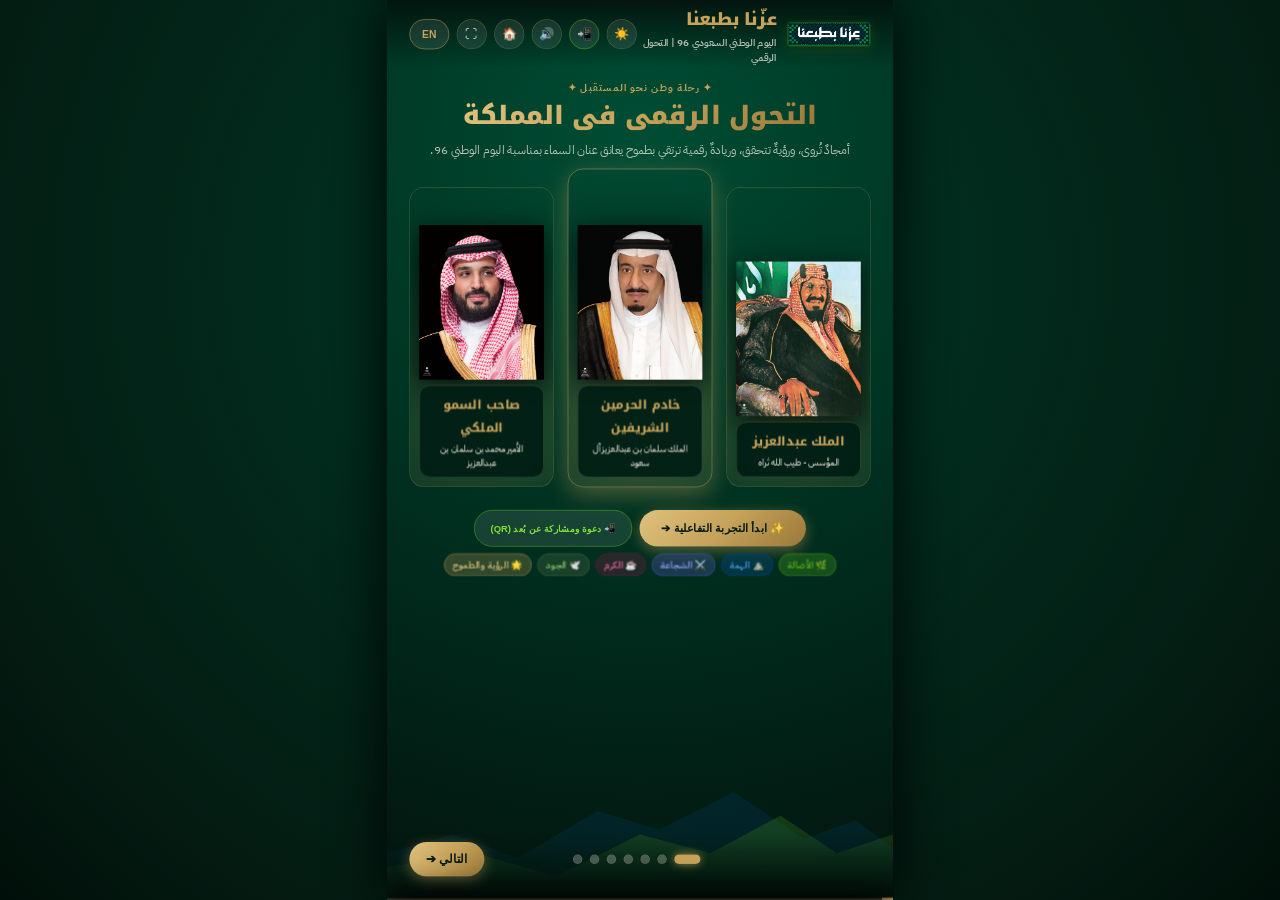
==== commit 88f916ff: "fix: restore light theme and base styling with PDPL instant certificate and QR invitation" ====
--- a/index.html
+++ b/index.html
@@ -646,35 +646,25 @@
            ========================================== -->
       <section id="section-cert" class="kiosk-section bg-tuwaiq-overlay">
         <div class="section-header">
-          <span class="section-tag" data-i18n="sec6Tag">القسم السادس | توثيق الحضور والشهادات 2026</span>
-          <h2 class="section-title gold-text" data-i18n="sec6Title">تسجيل بيانات الحضور وإصدار الشهادات الرسمية</h2>
-          <p class="section-desc" data-i18n="sec6Desc">سجّل بياناتك الكريمة لتوثيق حضورك وتكريمك، وسيتم إرسال الشهادة الرسمية المعتمدة لعام 2026م إلى بريدك الإلكتروني بعد ختام الفعالية مباشرة من قِبل إدارة المعرض.</p>
-        </div>
-
-        <!-- إشعار واضح للمستفيدين عن آلية إرسال الشهادة -->
-        <div style="background: rgba(90, 186, 28, 0.15); border: 1.5px solid #5aba1c; border-radius: var(--radius-md); padding: 16px 24px; margin-bottom: 24px; text-align: center; display: flex; align-items: center; justify-content: center; gap: 12px;">
-          <span style="font-size: 26px;">💡</span>
-          <span style="font-size: 20px; font-weight: 700; color: #82e038;" data-i18n="certNotice">
-            تنبيه: يتم تسجيل وتوثيق بياناتك هنا فوراً، وستصلك النسخة الرسمية للشهادة عبر بريدك الإلكتروني بعد انتهاء الفعالية.
+          <span class="section-tag" data-i18n="sec6Tag">القسم السادس | الشهادة المعتمدة الفورية 2026</span>
+          <h2 class="section-title gold-text" data-i18n="sec6Title">شهادة المشاركة والتحول الرقمي المعتمدة 2026</h2>
+          <p class="section-desc" data-i18n="sec6Desc">احصل على شهادتك الرسمية المعتمدة لعام 2026م فوراً وبكل سهولة. اكتب اسمك الكريم لتظهر شهادتك المعتمدة مباشرة، وحمّلها أو اطبعها فوراً دون أي جمع للبيانات الشخصية (PDPL).</p>
+        </div>
+
+        <!-- إشعار الالتزام بنظام حماية البيانات الشخصية PDPL -->
+        <div style="background: rgba(0, 58, 39, 0.7); border: 1.5px solid #5aba1c; border-radius: var(--radius-md); padding: 16px 24px; margin-bottom: 22px; text-align: center; display: flex; align-items: center; justify-content: center; gap: 14px;">
+          <span style="font-size: 26px;">🔒</span>
+          <span style="font-size: 19px; font-weight: 700; color: #82e038;" data-i18n="certPdplNotice">
+            متوافق مع نظام حماية البيانات الشخصية (PDPL): يتم توليد الشهادة وتنزيلها محلياً وفورياً دون حفظ أو جمع أو تخزين أي بيانات شخصية للمستفيد.
           </span>
         </div>
 
-        <!-- نموذج تسجيل بيانات المستفيد / المتسابق -->
-        <div class="contestant-form-card">
-          <div class="form-row">
+        <!-- نموذج إصدار الشهادة الفورية -->
+        <div class="contestant-form-card" style="padding: 24px 30px;">
+          <div class="form-row" style="display: grid; grid-template-columns: 2fr 1fr; gap: 20px; margin-bottom: 20px;">
             <div class="form-group">
-              <label class="form-label" data-i18n="formName">الاسم الكامل (للطباعة على الشهادة): *</label>
+              <label class="form-label" data-i18n="formName">الاسم الكريم (للطباعة على الشهادة): *</label>
               <input type="text" id="contestant-name" class="kiosk-touch-input" placeholder="اكتب اسمك الكريم هنا..." value="سفير التحول الرقمي" maxlength="50" required>
-            </div>
-
-            <div class="form-group">
-              <label class="form-label" data-i18n="formEmail">البريد الإلكتروني (لاستلام الشهادة): *</label>
-              <input type="email" id="contestant-email" class="kiosk-touch-input" placeholder="name@domain.com" value="guest@saudi.gov.sa" maxlength="60" required>
-            </div>
-
-            <div class="form-group">
-              <label class="form-label" data-i18n="formPhone">رقم الجوال / الواتساب (اختياري للتواصل):</label>
-              <input type="tel" id="contestant-phone" class="kiosk-touch-input" placeholder="05XXXXXXXX" maxlength="20">
             </div>
 
             <div class="form-group">
@@ -689,34 +679,15 @@
             </div>
           </div>
 
-          <div style="display: flex; justify-content: center; gap: 16px; flex-wrap: wrap;">
-            <button id="register-attendee-btn" class="dock-nav-btn primary" style="padding: 0 46px; height: 68px; font-size: 23px;" data-i18n="registerBtn">
-              ✅ تسجيل بياناتي وتأكيد استلام الشهادة بالبريد
-            </button>
-            <button id="download-cert-btn" class="dock-nav-btn" style="padding: 0 32px; height: 68px; font-size: 20px; border-color: var(--snd-gold); color: var(--snd-gold);" data-i18n="downloadCertBtn">
-              📥 تحميل نسخة فورية (PNG)
-            </button>
-            <button id="print-cert-btn" class="dock-nav-btn" style="padding: 0 28px; height: 68px; font-size: 20px;" data-i18n="printCertBtn">
-              🖨️ طباعة
-            </button>
-          </div>
-        </div>
-
-        <!-- بطاقة التأكيد المنبثقة بعد التسجيل الناجح -->
-        <div id="cert-success-box" class="cert-success-box" style="display: none;">
-          <div style="font-size: 56px; margin-bottom: 10px;">🎉</div>
-          <h3 style="font-family: var(--font-display); font-size: 28px; color: #82e038; margin-bottom: 8px;">
-            تم تسجيل وتوثيق بياناتك بنجاح!
-          </h3>
-          <p id="cert-success-msg" style="font-size: 21px; color: var(--text-cream); margin-bottom: 14px; line-height: 1.6;">
-            شكراً لك. سيتم إرسال الشهادة الرسمية المعتمدة لعام 2026م إلى بريدك الإلكتروني بعد ختام الفعالية والمعرض.
-          </p>
-          <div style="display: inline-block; background: rgba(0, 30, 20, 0.8); border: 1.5px solid var(--snd-gold); border-radius: var(--radius-full); padding: 8px 24px; font-size: 19px; color: var(--snd-gold); margin-bottom: 18px;">
-            رمز التوثيق المعتمد: <strong id="cert-success-id">CECQ-2026-XXXX</strong>
-          </div>
-          <div>
-            <button id="new-attendee-btn" class="dock-nav-btn" style="padding: 0 32px; height: 56px; font-size: 18px; border-color: #5aba1c; color: #82e038;">
-              ➕ تسجيل مستفيد آخر
+          <div style="display: flex; justify-content: center; gap: 18px; flex-wrap: wrap;">
+            <button id="download-cert-btn" class="dock-nav-btn primary" style="padding: 0 44px; height: 68px; font-size: 22px; border-radius: var(--radius-full);" data-i18n="downloadCertBtn">
+              📥 تحميل الشهادة فوراً (PNG)
+            </button>
+            <button id="print-cert-btn" class="dock-nav-btn" style="padding: 0 32px; height: 68px; font-size: 20px; border-radius: var(--radius-full); border-color: var(--snd-gold); color: var(--snd-gold);" data-i18n="printCertBtn">
+              🖨️ طباعة الشهادة
+            </button>
+            <button id="cert-open-qr-btn" class="dock-nav-btn" style="padding: 0 28px; height: 68px; font-size: 19px; border-radius: var(--radius-full); border-color: #5aba1c; color: #82e038;">
+              📲 استلام عبر باركود الجوال (QR)
             </button>
           </div>
         </div>
@@ -724,29 +695,6 @@
         <!-- معاينة الشهادة المولدة على الكانفاس -->
         <div class="certificate-preview-box">
           <canvas id="certificate-canvas"></canvas>
-        </div>
-
-        <!-- بطاقة إدارة سجل المتدربين والمنظمين (Organizer Dashboard) -->
-        <div class="trainees-registry-card">
-          <div class="registry-stats">
-            <span style="font-size: 26px;">📋</span>
-            <span>كشف بيانات الحضور للشهادات:</span>
-            <span class="reg-badge"><strong id="registered-trainees-count">0</strong> مسجل</span>
-          </div>
-          <div class="registry-actions">
-            <button id="view-registry-btn" class="dock-nav-btn" style="padding: 0 22px; height: 54px; font-size: 18px; border-color: #5aba1c; color: #82e038;">
-              📋 استعراض الكشف
-            </button>
-            <button id="copy-emails-btn" class="dock-nav-btn" style="padding: 0 22px; height: 54px; font-size: 18px; border-color: var(--snd-gold); color: var(--snd-gold);">
-              📧 نسخ جميع الإيميلات
-            </button>
-            <button id="export-csv-btn" class="dock-nav-btn primary" style="padding: 0 24px; height: 54px; font-size: 18px;">
-              📊 تصدير Excel / CSV
-            </button>
-            <button id="clear-registry-btn" class="dock-nav-btn" style="padding: 0 16px; height: 54px; font-size: 16px; opacity: 0.75;" title="تفريغ السجل">
-              🗑️
-            </button>
-          </div>
         </div>
       </section>
 
--- a/css/interactive-effects.css
+++ b/css/interactive-effects.css
@@ -282,8 +282,8 @@
   display: flex;
   justify-content: space-around;
   align-items: flex-end;
-  height: 210px;
-  padding: 0 50px 10px;
+  min-height: 270px;
+  padding: 20px 50px 10px;
   border-bottom: 2.5px solid rgba(198, 162, 90, 0.4);
 }
 
@@ -902,7 +902,8 @@
 .modal-close-btn {
   position: absolute;
   top: 24px;
-  right: 24px;
+  left: 24px;
+  right: auto;
   width: 50px;
   height: 50px;
   border-radius: var(--radius-full);
@@ -914,9 +915,16 @@
   align-items: center;
   justify-content: center;
   cursor: pointer;
+  z-index: 10;
+  transition: transform 0.2s ease, background 0.2s ease;
+}
+
+.modal-close-btn:hover {
+  background: rgba(255, 255, 255, 0.25);
+  transform: scale(1.08);
 }
 
 html[dir="ltr"] .modal-close-btn {
-  right: auto;
-  left: 24px;
-}
+  right: 24px;
+  left: auto;
+}
